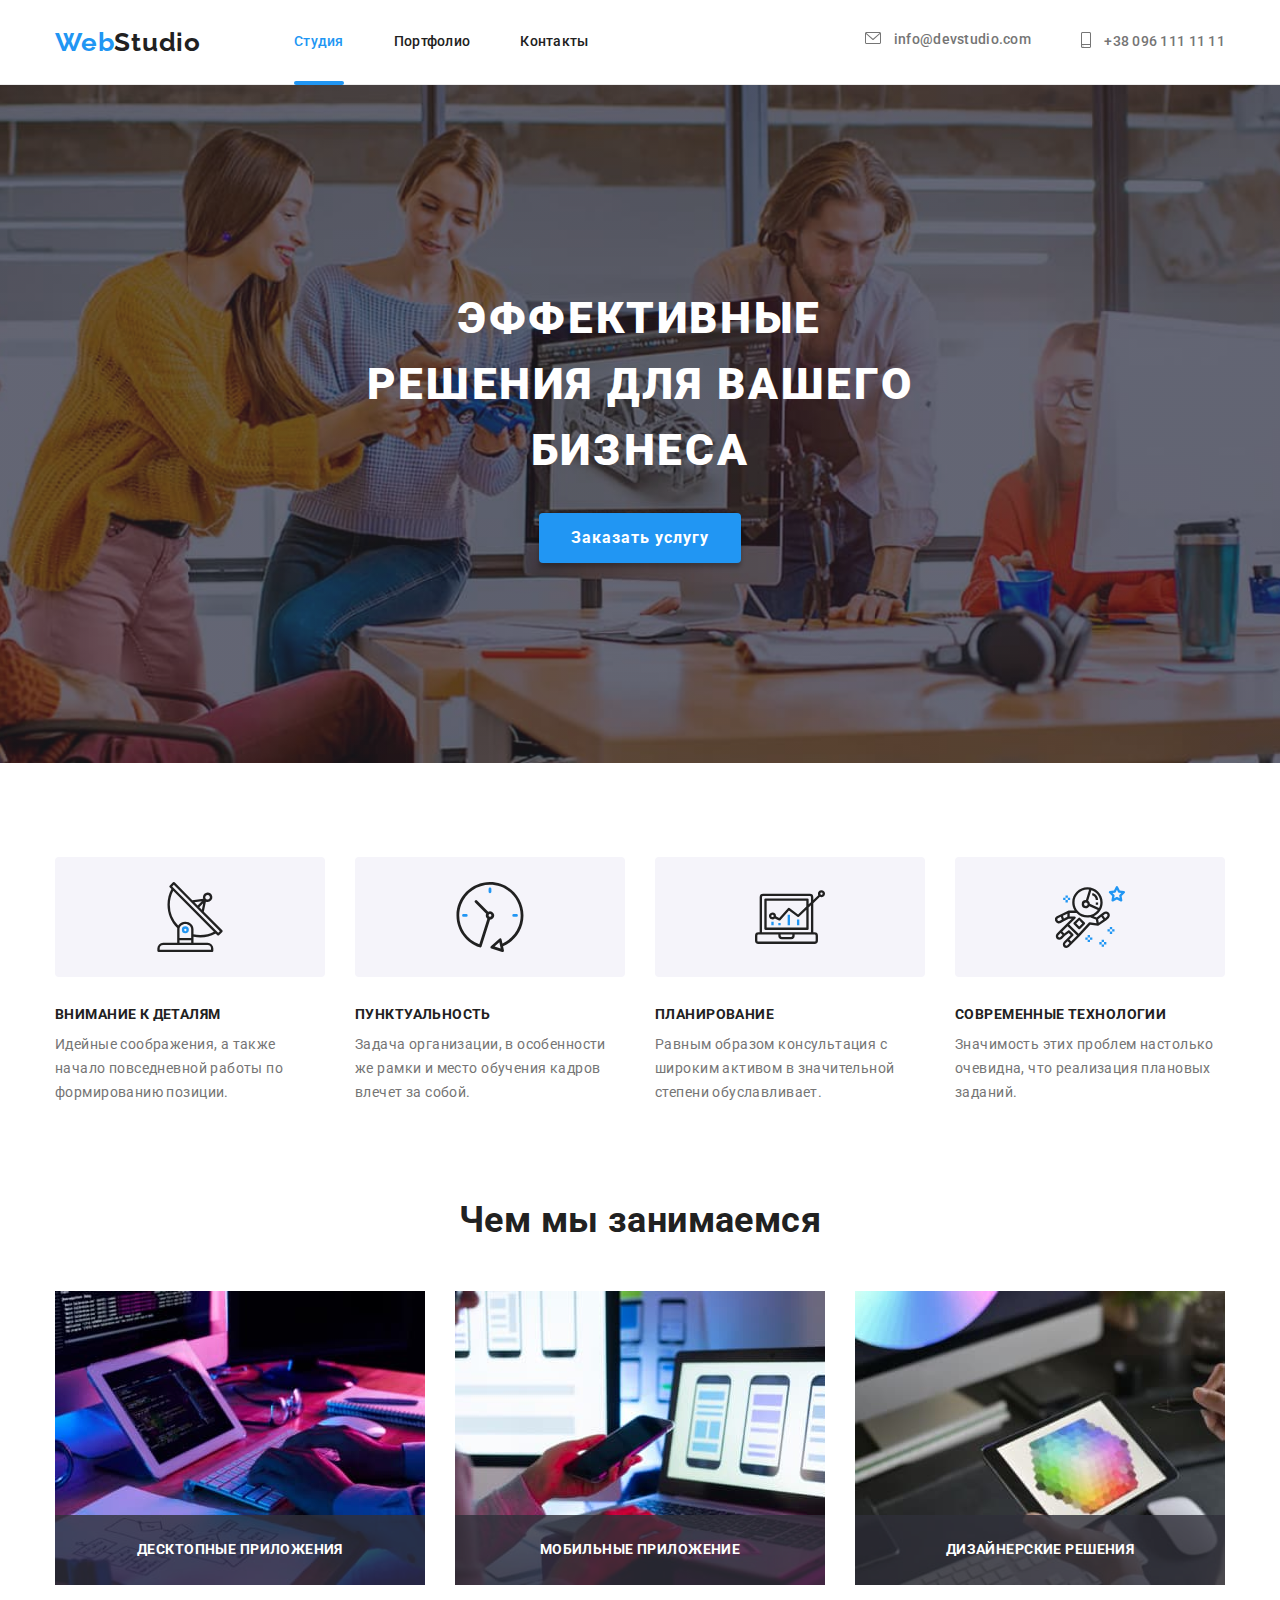
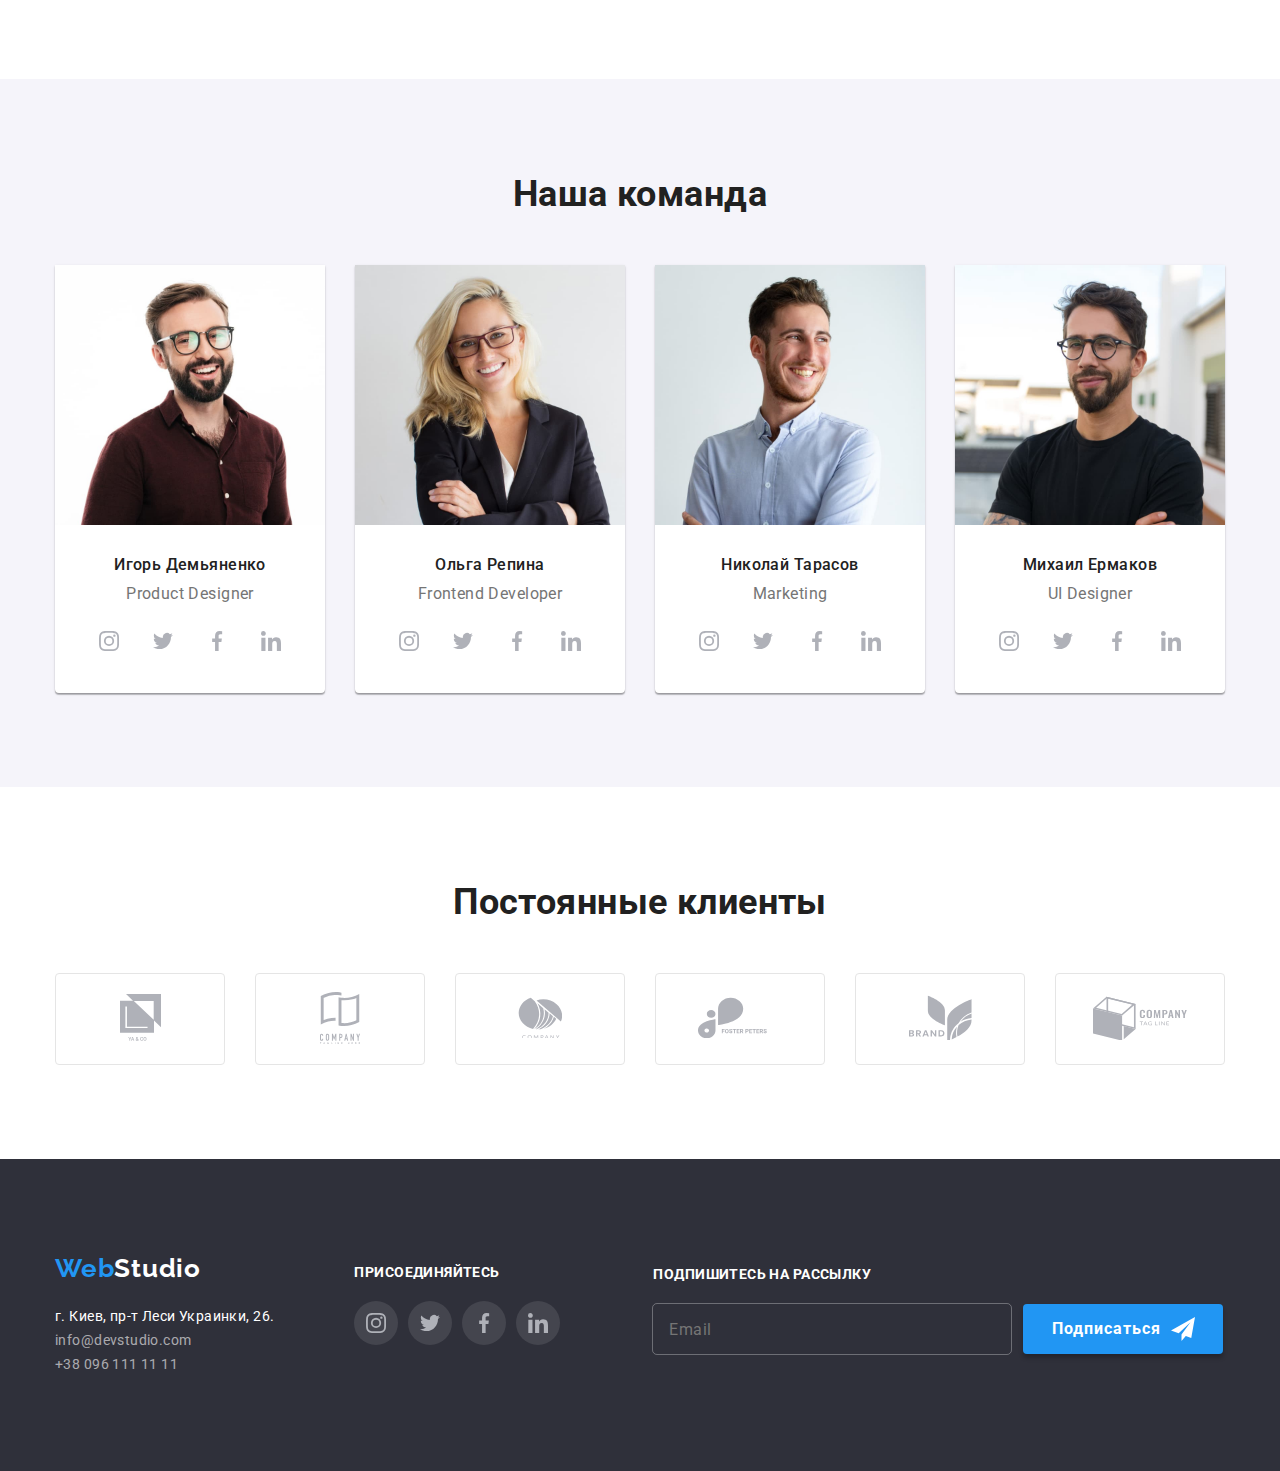
==== index.html @ f9048c4e "Initial commit" ====
<!DOCTYPE html>
<html lang="ru">
  <head>
    <meta charset="UTF-8" />
    <meta http-equiv="X-UA-Compatible" content="IE=edge" />
    <meta name="viewport" content="width=device-width, initial-scale=1.0" />

    <title>Web Studio</title>
    <link href="https://fonts.googleapis.com" rel="preconnect" />
    <link href="https://fonts.gstatic.com" rel="preconnect" crossorigin />
    <link
      href="https://fonts.googleapis.com/css2?family=Raleway:wght@700&family=Roboto:wght@400;500;700;900&display=swap"
      rel="stylesheet"
    />
    <link
      rel="stylesheet"
      href="https://cdnjs.cloudflare.com/ajax/libs/modern-normalize/0.6.0/modern-normalize.min.css"
    />
    <link rel="stylesheet" href="./css/styles.css" />
  </head>
  <body>
    <!-- Шапка -->
    <header class="header">
      <nav class="main-nav container">
        <a href="./index.html" class="logo"
          ><span class="logo-web">Web</span>Studio</a
        >

        <ul class="site-nav list">
          <li class="item">
            <a href="" class="link current nav-link">Студия</a>
          </li>
          <li class="item">
            <a href="./portfolio.html" class="link nav-link">Портфолио</a>
          </li>
          <li class="item"><a href="" class="link nav-link">Контакты</a></li>
        </ul>

        <ul class="contact-header list">
          <li class="item">
            <a href="mailto:info@devstudio.com" class="link">
              <span class="icon-header">
                <svg class="icon-mail" width="16px" height="12px">
                  <use href="./images/sprite.svg#icon-mail"></use>
                </svg>
              </span>
              info@devstudio.com</a
            >
          </li>
          <li class="item">
            <a href="tel:+380961111111" class="link">
              <span class="icon-header">
                <svg class="icon-mail" width="10px" height="16px">
                  <use href="./images/sprite.svg#icon-smartphone"></use>
                </svg>
              </span>
              +38 096 111 11 11</a
            >
          </li>
        </ul>
      </nav>
    </header>

    <main>
      <!-- Герой -->
      <section class="section-hero">
        <div class="container">
          <h1 class="hero-title">Эффективные решения для вашего бизнеса</h1>
          <button data-modal-open type="button" class="button primary">
            Заказать услугу
          </button>
        </div>
      </section>

      <!-- Преимущества -->
      <section class="section">
        <div class="container">
          <h2 class="section-title visually-hidden">Преимущества</h2>

          <ul class="advantages-list list">
            <li class="list-item">
              <div class="advantages-box">
                <svg class="icon-advantages" width="70px" height="70px">
                  <use href="./images/sprite.svg#icon-antenna"></use>
                </svg>
              </div>
              <h3 class="title">Внимание к деталям</h3>
              <p class="text">
                Идейные соображения, а также начало повседневной работы по
                формированию позиции.
              </p>
            </li>
            <li class="list-item">
              <div class="advantages-box">
                <svg class="icon-advantages" width="70px" height="70px">
                  <use href="./images/sprite.svg#icon-clock"></use>
                </svg>
              </div>
              <h3 class="title">Пунктуальность</h3>
              <p class="text">
                Задача организации, в особенности же рамки и место обучения
                кадров влечет за собой.
              </p>
            </li>
            <li class="list-item">
              <div class="advantages-box">
                <svg class="icon-advantages" width="70px" height="70px">
                  <use href="./images/sprite.svg#icon-diagram"></use>
                </svg>
              </div>
              <h3 class="title">Планирование</h3>
              <p class="text">
                Равным образом консультация с широким активом в значительной
                степени обуславливает.
              </p>
            </li>
            <li class="list-item">
              <div class="advantages-box">
                <svg class="icon-advantages" width="70px" height="70px">
                  <use href="./images/sprite.svg#icon-astronaut"></use>
                </svg>
              </div>
              <h3 class="title">Современные технологии</h3>
              <p class="text">
                Значимость этих проблем настолько очевидна, что реализация
                плановых заданий.
              </p>
            </li>
          </ul>
        </div>
      </section>

      <!-- Рабочий процесс -->
      <section class="section-work section">
        <div class="container">
          <h2 class="section-title">Чем мы занимаемся</h2>
          <ul class="work-list list">
            <li class="work-item">
              <img
                src="./images/main-site/work/laptop.jpg"
                alt="Человек набирает код"
                width="370"
                height="294"
              />
              <h3 class="work-desс">Десктопные приложения</h3>
            </li>
            <li class="work-item">
              <img
                src="./images/main-site/work/phone.jpg"
                alt="Телефон на фоне ноутбука"
                width="370"
                height="294"
              />
              <h3 class="work-desс">Мобильные приложение</h3>
            </li>
            <li class="work-item">
              <img
                src="./images/main-site/work/сolor_palette.jpg"
                alt="Цифровая палитра красок"
                width="370"
                height="294"
              />
              <h3 class="work-desс">Дизайнерские решения</h3>
            </li>
          </ul>
        </div>
      </section>

      <!-- Команда -->
      <section class="section team">
        <div class="container">
          <h2 class="section-title team">Наша команда</h2>

          <ul class="team-list list">
            <li class="item">
              <img
                src="./images/main-site/team/Igor.jpg"
                alt="Игорь Демьяненко Product Designer"
                width="270"
                height="260"
              />
              <h3 class="title">Игорь Демьяненко</h3>
              <p class="text">Product Designer</p>
              <ul class="socials list">
                <li class="socials-item">
                  <a class="socials-link" href="">
                    <svg class="socials-icon" width="20" height="20">
                      <use href="./images/sprite.svg#icon-instagrambody"></use>
                    </svg>
                  </a>
                </li>
                <li class="socials-item">
                  <a class="socials-link" href="">
                    <svg class="socials-icon" width="20" height="20">
                      <use href="./images/sprite.svg#icon-twitterbody"></use>
                    </svg>
                  </a>
                </li>
                <li class="socials-item">
                  <a class="socials-link" href="">
                    <svg class="socials-icon" width="20" height="20">
                      <use href="./images/sprite.svg#icon-facebookbody"></use>
                    </svg>
                  </a>
                </li>
                <li class="socials-item">
                  <a class="socials-link" href="">
                    <svg class="socials-icon" width="20" height="20">
                      <use href="./images/sprite.svg#icon-linkedinbody"></use>
                    </svg>
                  </a>
                </li>
              </ul>
            </li>

            <li class="item">
              <img
                src="./images/main-site/team/Olga.jpg"
                alt="Ольга Репина Frontend Developer"
                width="270"
                height="260"
              />
              <h3 class="title">Ольга Репина</h3>
              <p class="text">Frontend Developer</p>
              <ul class="socials list">
                <li class="socials-item">
                  <a class="socials-link" href="">
                    <svg class="socials-icon" width="20" height="20">
                      <use href="./images/sprite.svg#icon-instagrambody"></use>
                    </svg>
                  </a>
                </li>
                <li class="socials-item">
                  <a class="socials-link" href="">
                    <svg class="socials-icon" width="20" height="20">
                      <use href="./images/sprite.svg#icon-twitterbody"></use>
                    </svg>
                  </a>
                </li>
                <li class="socials-item">
                  <a class="socials-link" href="">
                    <svg class="socials-icon" width="20" height="20">
                      <use href="./images/sprite.svg#icon-facebookbody"></use>
                    </svg>
                  </a>
                </li>
                <li class="socials-item">
                  <a class="socials-link" href="">
                    <svg class="socials-icon" width="20" height="20">
                      <use href="./images/sprite.svg#icon-linkedinbody"></use>
                    </svg>
                  </a>
                </li>
              </ul>
            </li>

            <li class="item">
              <img
                src="./images/main-site/team/Nikolay.jpg"
                alt="Николай Тарасов Marketing"
                width="270"
                height="260"
              />
              <h3 class="title">Николай Тарасов</h3>
              <p class="text">Marketing</p>
              <ul class="socials list">
                <li class="socials-item">
                  <a class="socials-link" href="">
                    <svg class="socials-icon" width="20" height="20">
                      <use href="./images/sprite.svg#icon-instagrambody"></use>
                    </svg>
                  </a>
                </li>
                <li class="socials-item">
                  <a class="socials-link" href="">
                    <svg class="socials-icon" width="20" height="20">
                      <use href="./images/sprite.svg#icon-twitterbody"></use>
                    </svg>
                  </a>
                </li>
                <li class="socials-item">
                  <a class="socials-link" href="">
                    <svg class="socials-icon" width="20" height="20">
                      <use href="./images/sprite.svg#icon-facebookbody"></use>
                    </svg>
                  </a>
                </li>
                <li class="socials-item">
                  <a class="socials-link" href="">
                    <svg class="socials-icon" width="20" height="20">
                      <use href="./images/sprite.svg#icon-linkedinbody"></use>
                    </svg>
                  </a>
                </li>
              </ul>
            </li>

            <li class="item">
              <img
                src="./images/main-site/team/Mihail.jpg"
                alt="Михаил Ермаков UI Designer"
                width="270"
                height="260"
              />
              <h3 class="title">Михаил Ермаков</h3>
              <p class="text">UI Designer</p>
              <ul class="socials list">
                <li class="socials-item">
                  <a class="socials-link" href="">
                    <svg class="socials-icon" width="20" height="20">
                      <use href="./images/sprite.svg#icon-instagrambody"></use>
                    </svg>
                  </a>
                </li>
                <li class="socials-item">
                  <a class="socials-link" href="">
                    <svg class="socials-icon" width="20" height="20">
                      <use href="./images/sprite.svg#icon-twitterbody"></use>
                    </svg>
                  </a>
                </li>
                <li class="socials-item">
                  <a class="socials-link" href="">
                    <svg class="socials-icon" width="20" height="20">
                      <use href="./images/sprite.svg#icon-facebookbody"></use>
                    </svg>
                  </a>
                </li>
                <li class="socials-item">
                  <a class="socials-link" href="">
                    <svg class="socials-icon" width="20" height="20">
                      <use href="./images/sprite.svg#icon-linkedinbody"></use>
                    </svg>
                  </a>
                </li>
              </ul>
            </li>
          </ul>
        </div>
      </section>

      <!-- Regular customers -->

      <section class="section">
        <div class="container">
          <h2 class="section-title clients">Постоянные клиенты</h2>
          <ul class="clients-list list">
            <li class="client-item">
              <a class="client-link">
                <svg class="client-icon" width="41px" height="47px">
                  <use href="./images/sprite.svg#icon-clientone"></use></svg
              ></a>
            </li>
            <li class="client-item">
              <a class="client-link">
                <svg class="client-icon" width="40px" height="52px">
                  <use href="./images/sprite.svg#icon-clienttwo"></use>
                </svg>
              </a>
            </li>
            <li class="client-item">
              <a class="client-link"
                ><svg class="client-icon" width="44px" height="41px">
                  <use href="./images/sprite.svg#icon-clientthree"></use></svg
              ></a>
            </li>
            <li class="client-item">
              <a class="client-link"
                ><svg class="client-icon" width="84px" height="41px">
                  <use href="./images/sprite.svg#icon-clientfour"></use></svg
              ></a>
            </li>
            <li class="client-item">
              <a class="client-link"
                ><svg class="client-icon" width="63px" height="45px">
                  <use href="./images/sprite.svg#icon-clientfive"></use></svg
              ></a>
            </li>
            <li class="client-item">
              <a class="client-link"
                ><svg class="client-icon" width="94px" height="44px">
                  <use href="./images/sprite.svg#icon-clientsix"></use></svg
              ></a>
            </li>
          </ul>
        </div>
      </section>
    </main>

    <!-- Футер -->
    <footer class="footer section">
      <div class="footer container">
        <div class="footer-adress">
          <a href="./index.html" class="footer logo"
            ><span class="logo-web">Web</span
            ><span class="logo-studio">Studio</span></a
          >
          <!-- Адресс -->
          <address>
            <ul class="adress list">
              <li>
                <a
                  href="https://goo.gl/maps/piqngm7oDQpEDh6u6"
                  class="footer-adress"
                  target="_blank"
                  rel="noopener nofollow noreferrer"
                  >г. Киев, пр-т Леси Украинки, 26.</a
                >
              </li>
              <li>
                <a href="mailto:info@devstudio.com" class="footer-mail"
                  >info@devstudio.com</a
                >
              </li>
              <li>
                <a href="tel:+380961111111" class="footer-tel"
                  >+38 096 111 11 11</a
                >
              </li>
            </ul>
          </address>
        </div>

        <!-- social  -->
        <div class="footer-social">
          <h2 class="footer-tittle">присоединяйтесь</h2>
          <ul class="socials list">
            <li class="socials-item">
              <a class="socials-link" href="">
                <svg class="socials-icon" width="20" height="20">
                  <use href="./images/sprite.svg#icon-instagrambody"></use>
                </svg>
              </a>
            </li>
            <li class="socials-item">
              <a class="socials-link" href="">
                <svg class="socials-icon" width="20" height="20">
                  <use href="./images/sprite.svg#icon-twitterbody"></use>
                </svg>
              </a>
            </li>
            <li class="socials-item">
              <a class="socials-link" href="">
                <svg class="socials-icon" width="20" height="20">
                  <use href="./images/sprite.svg#icon-facebookbody"></use>
                </svg>
              </a>
            </li>
            <li class="socials-item">
              <a class="socials-link" href="">
                <svg class="socials-icon" width="20" height="20">
                  <use href="./images/sprite.svg#icon-linkedinbody"></use>
                </svg>
              </a>
            </li>
          </ul>
        </div>

        <!-- subscription -->
        <form class="subscription">
          <h2 class="subscription-title">Подпишитесь на рассылку</h2>
          <div class="subscription-mail">
            <input
              type="email"
              class="subscription-mail-input"
              name="mail"
              id="subscription-mail"
              placeholder="Email"
            />
            <button type="submit" class="subscription-button button primary">
              Подписаться
              <span class="subscription-icon">
                <svg width="24" height="24">
                  <use href="./images/sprite.svg#icon-send"></use>
                </svg>
              </span>
            </button>
          </div>
        </form>
      </div>
    </footer>

    <!-- Modal -->
    <div class="backdrop is-hidden" data-modal>
      <div class="modal">
        <button class="modal-button" data-modal-close>
          <svg class="close-icon" width="18" height="18">
            <use href="./images/sprite.svg#icon-close-black"></use>
          </svg>
        </button>
        <h2 class="title-form">Оставьте свои данные, мы вам перезвоним</h2>
        <form class="form js-speaker-form">
          <div class="form-field">
            <label for="name">Имя</label>
            <input
              type="text"
              class="form-input"
              name="name"
              id="name"
              autofocus
            />
            <span class="modal-icon">
              <svg width="18" height="18">
                <use href="./images/sprite.svg#icon-person-black"></use>
              </svg>
            </span>
          </div>

          <div class="form-field">
            <label for="tel">Телефон</label>
            <input type="tel" class="form-input" name="tel" id="tel" />

            <svg class="modal-icon" width="18" height="18">
              <use href="./images/sprite.svg#icon-phone-black"></use>
            </svg>
          </div>

          <div class="form-field">
            <label for="mail">Почта</label>
            <input
              type="email"
              class="form-input"
              name="mail-input"
              id="mail"
            />
            <svg class="modal-icon" width="18" height="18">
              <use href="./images/sprite.svg#icon-email-black"></use>
            </svg>
          </div>

          <div class="form-field">
            <label for="comment">Коментарий</label>
            <textarea
              class="comment"
              name="comment"
              id="comment"
              rows="10"
              placeholder="Введите текст"
            ></textarea>
          </div>

          <label class="checkbox-label">
            <input class="checkbox" type="checkbox" name="policy" />
            <span class="icon"></span>
            <span class="checkbox-text">Соглашаюсь с рассылкой и принимаю</span>
            <span class="checkbox-link"
              ><a class="checkbox-link" href="">Условия договора</a>
            </span>
          </label>

          <button type="submit" class="button primary">Отправить</button>
        </form>
      </div>
    </div>
    <script src="./js/modal.js"></script>
  </body>
</html>
---- css/styles.css ----
html {
    box-sizing: border-box;
}

*,
*::after,
*::before {
    box-sizing: inherit;
}

/* цвет основного текста #212121 */
/* вторичный цвет #757575 */
/*белый #FFFFFF  */
/* акцент #2196F3; */
/* подвал rgba(255, 255, 255, 0.6) */
/* вторичный цвет фона #2F303A; */
/* фон неактивной кнопки #F5F4FA*/
/* цвет рамки карточек #EEEEEE*/
/* цвет нижней рамки хедера #ECECEC */
/* цвет иконок #AFB1B8 */
/* цвет рамки клиентов #E5E5E5 */
/* цвет фона модального окнна rgba(0, 0, 0, 0.25)*/

:root {
    --primary-text-color: #212121;
    --secondary-text-color: #757575;
    --accent-color: #2196F3;
    --primary-white-color: #FFFFFF;
    --footer-color: rgba(255, 255, 255, 0.6);
    --secondary-bg-color: #2F303A;
    --button-bg-color: #F5F4FA;
    --border-card-color: #EEEEEE;
    --border-header-color: #ECECEC;
    --icon-color: #AFB1B8;
    --borger-client-color: #E5E5E5;
    --bg-modal-color: rgba(0, 0, 0, 0.25)
}

body {
    background-color: var(--primary-white-color);
    color: var(--primary-text-color);

    font-family: "Roboto", sans-serif; 
    font-size: 14px;
    letter-spacing: 0.03em;
}

/* Утиилиты */
.container {
    margin-left: auto;
    margin-right: auto;
    width: 1200px;
    padding-left: 15px;
    padding-right: 15px;
    /* outline: 2px solid tomato; */
}

.list {
    padding: 0;
    margin: 0;
    list-style: none;
}

.link {
    text-decoration: none;
    color: inherit;
}

img {
    display: block;
    max-width: 100%;
    height: auto;
}

/* main-nav */
.main-nav{
    display: flex;
    align-items: center;
}

/* Logo */
.logo {

    color: var(--primary-text-color);
    font-family: Raleway, cursive;
    font-weight: 700;
    font-size: 26px;
    line-height: 1.19;
    letter-spacing: 0.03em;

    text-decoration: none;
}

.logo-web {
    color: var(--accent-color);
}

/* site nav */
.site-nav {
    display: flex;
    margin-left: 93px;
}

.site-nav .item:not(:last-child) {
    margin-right: 50px;
}

.site-nav .link:hover,
.site-nav .link:focus {
    color: var(--accent-color);

    transition: color 250ms cubic-bezier(0.4, 0, 0.2, 1);
}

.site-nav .link {
    display: block;
    padding-top: 32px;
    padding-bottom: 32px;

    position: relative;

    color: var(--primary-text-color);
    font-weight: 500;
    line-height: 1.14;
    letter-spacing: 0.02em;
}

.site-nav .link.current {
    color: var(--accent-color);
}

.site-nav .link.current::after {
    content: '';

    position: absolute;
    left: 0;
    bottom: -2.6px;

    display: block;
    width: 100%;
    height: 4px;
    background-color: var(--accent-color);

    opacity: 1;
    transform: scaleX(1);
    border-radius: 2px;
}

.nav-link::after {
    content: '';

    position: absolute;
    left: 0;
    bottom: -2.6px;

    display: block;
    width: 100%;
    height: 4px;
    background-color: var(--accent-color);

    opacity: 0;
    transform: scaleX(0);
    transform-origin: center left;
    transition: transform 250ms cubic-bezier(0.4, 0, 0.2, 1),
        opacity 250ms cubic-bezier(0.4, 0, 0.2, 1); 
    border-radius: 2px;
}


.nav-link:hover::after {
    opacity: 1;
    width: 100%;
    transform: scaleX(1);

}

.contact-header .link:hover,
.contact-header .link:focus {
    color: var(--accent-color);

    transition: color 250ms cubic-bezier(0.4, 0, 0.2, 1);
}

.contact-header {
    display: flex;
    margin-left: auto;
}

.contact-header .item:not(:last-child) {
    margin-right: 50px;
}

.contact-header .link {

    display: block;
    padding-top: 32px;
    padding-bottom: 32px;

    color: var(--secondary-text-color);
    font-weight: 500;
    line-height: 1.14;
    letter-spacing: 0.02em;
}

.icon-header{
    margin-right: 10px;
    fill: inherit;
    vertical-align: middle;
    fill: currentColor;
}

.header {
    border-bottom-width: 1px;
    border-bottom-style: solid;
    border-bottom-color: #ECECEC;
}

/* hero */
.section-hero {

    max-width: 1600px;
    min-height: 600px;
    margin-right: auto;
    margin-left: auto;

    background-image: linear-gradient(
        to right,
        rgba(47, 48, 58, 0.4),
        rgba(47, 48, 58, 0.4)
        ),
    url("../images/main-site/heager_img.jpg");
    background-repeat: no-repeat;
    background-size: cover;
    background-position: center;

    padding-top: 200px;
    padding-bottom: 200px;

    background-color: var(--secondary-bg-color);
    text-align: center;
}

.section {
    padding-top: 94px;
    padding-bottom: 94px;
}

/* .section +.section{
    padding-top: 0px;
} */

.section-title {
    margin-top: 0;
    margin-bottom: 50px;

    font-size: 36px;
    line-height: 1.17;
    text-align: center;
}

.hero-title {
    margin-top: 0;
    margin-bottom: 30px;
    margin-right: 283px;
    margin-left: 283px;

    color: var(--primary-white-color);
    text-transform: uppercase;

    font-weight: 900;
    font-size: 44px;
    line-height: 1.5;
    /* text-align: center; */
    letter-spacing: 0.06em;
}

/* Button */
.button.primary {
    display: block;
    padding: 10px 32px;
    margin: 0 auto;
    min-width: 200px;

    color: var(--primary-white-color);
    background-color: var(--accent-color);
    box-shadow: 0px 4px 4px rgba(0, 0, 0, 0.25);

    font-weight: 700;
    font-size: 16px;
    line-height: 1.88;
    letter-spacing: 0.06em;
}

.button {
    border-radius: 4px;
    padding: 6px 22px;
    min-width: 73px;
    border: none;


    color: var(--primary-text-color);
    background-color: var(--button-bg-color);

    cursor: pointer;
    font-family: inherit;

    font-size: 16px;
    line-height: 1.63;
    
    text-align: center;
    letter-spacing: 0.03em;
}

/* Advantages */
.section-work{
    padding-top: 0px;
}

.visually-hidden {
    position: absolute;
    width: 1px;
    height: 1px;
    margin: -1px;
    border: 0;
    padding: 0;
    white-space: nowrap;
    clip-path: inset(100%);
    clip: rect(0 0 0 0);
    overflow: hidden;

}

.advantages-list {
    display: flex;
    flex-wrap: wrap;
}

.advantages-list .list-item {
    width: 270px;
}

.advantages-box {
    display: flex;
    justify-content: center;
    align-items: center;
    height: 120px;
    width: 270px;
    border-radius: 4px;
    margin-bottom: 30px;

    background-color: var(--button-bg-color);
}

.icon-advantages {
    margin: 0 auto;
}

.advantages-list .list-item:not(:last-child){
    margin-right: 30px;
}

.advantages-list .title{
    margin-top: 0;
    margin-bottom: 10px;

    text-transform: uppercase;

    font-size: 14px;
    line-height: 1.14;
}

.advantages-list .text{     
    margin-top: 0;
    margin-bottom: 0;

    color: var(--secondary-text-color);
    line-height: 1.71; 
}

.work-list {
    display: flex;
    flex-wrap: wrap;
    justify-content: space-between;
}

.work-item {
    position: relative;
}

.work-desс {
    font-weight: 700;
    font-size: 14px;
    line-height: 1.14;
    text-align: center;
    letter-spacing: 0.03em;
    text-transform: uppercase;
    position: absolute;
    bottom: 0;
    width: 100%;
    padding: 27px 0;
    margin: 0;
    color: var(--primary-white-color);
    background-color: rgba(47, 48, 58, 0.8);
    transition: transform 250ms cubic-bezier(0.4, 0, 0.2, 1);
}

/* Team */

.team-list {
    display: flex;
    flex-wrap: wrap;
}

.team-list .item:not(:last-child) {
    margin-right: 30px;
}

.team-list .item{

    border-bottom-right-radius: 4px;
    border-bottom-left-radius: 4px;

    box-shadow: 0px 1px 3px rgba(0, 0, 0, 0.12), 0px 1px 1px rgba(0, 0, 0, 0.14), 0px 2px 1px rgba(0, 0, 0, 0.2);

    background-color: var(--primary-white-color);
}

.section.team{  
    padding-top: 94px;
    
    background-color: var(--button-bg-color);
}

.team-list .title {

    margin-top: 0;
    margin-bottom: 0;
    padding-top: 30px;
    padding-bottom: 10px;

    font-weight: 500;
    font-size: 16px;
    line-height: 1.19;
    text-align: center;
}

.team-list .text{

    margin-top: 0;
    margin-bottom: 0px;
    padding-bottom: 16px;
  
    color: var(--secondary-text-color);

    font-size: 16px;
    line-height: 1.19;  
    text-align: center;

}

.socials {
    display: flex;
    align-items: center;
    justify-content: center;

    padding-bottom: 30px;
}

.socials-item:not(:last-child) {
  margin-right: 10px;
}

.socials-link {
    display: flex;
    justify-content: center;
    align-items: center;
    width: 100%;
    height: 100%;

    color: var(--icon-color);
    border-radius: 50%;
}

.socials-link:hover,
.socials-link:focus {
    color: var(--primary-white-color);
    background-color: var(--accent-color);

    transition: color 250ms cubic-bezier(0.4, 0, 0.2, 1);
}

.socials-icon {
    fill: currentColor;
}

/* Постоянные клиенты */
.clients-list {
    display: flex;
}

.client-item {
    display: flex;
    justify-content: center;
    align-items: center;
    
    width: 170px;
    height: 92px;
    border: 1px solid var(--borger-client-color);
    border-radius: 4px;
    margin-right: 30px;
}

.client-item:hover,
.client-item:focus{
    border-color: var(--accent-color);
    border-radius: 4px;

    transition: border-top-color 250ms cubic-bezier(0.4, 0, 0.2, 1),
        border-right-color 250ms cubic-bezier(0.4, 0, 0.2, 1),
        border-bottom-color 250ms cubic-bezier(0.4, 0, 0.2, 1);
}


.client-icon {
    fill: var(--icon-color);
}

.client-item:hover .client-icon,
.client-item:focus .client-icon{
    fill: var(--accent-color);

    transition: fill 250ms cubic-bezier(0.4, 0, 0.2, 1);
}

.client-item:last-child {
    margin: 0;
}

.item-icon {
    fill: var(--icon-color);
}

.item-icon:hover,
.item-icon:focus {
    fill: var(--accent-color);
    transition: fill 250ms cubic-bezier(0.4, 0, 0.2, 1);
}

/* Футер */
.footer {
    background-color: var(--secondary-bg-color);
}

.logo-studio {
    color: var(--primary-white-color);
}

.adress.list {
    margin-top: 20px;
}

.footer-adress{
    display: inline-block;
    margin-right: 40px;

    text-decoration: none;
    font-style: normal;

    color: var(--primary-white-color);
    
    font-weight: 400;
    line-height: 1.71;
    letter-spacing: 0.03em;
}

.footer-mail,
.footer-tel{
    text-decoration: none;
    font-style: normal;

    color: var(--footer-color);

    font-weight: 400;
    line-height: 1.71;    
    letter-spacing: 0.03em;
}

.footer-mail:hover,
.footer-mail:focus,
.footer-tel:hover,
.footer-tel:focus{
    color: var(--accent-color);

    transition: color 250ms cubic-bezier(0.4, 0, 0.2, 1);
}

.footer.container {
    display: flex;
}

.footer-social {
    display: inline-block;
}

.footer-tittle {

    font-weight: 700;
    font-size: 14px;
    line-height: 1.14;
    letter-spacing: 0.03em;
    margin-bottom: 20px;

    color: var(--primary-white-color);
    text-transform: uppercase;
}

.socials-item {
    position: relative;
    width: 44px;
    height: 44px;
    border-radius: 50%;
    fill: var(--primary-white-color);
    background-color: rgba(255, 255, 255, .1);
}

/* subscription */

.subscription {
    margin-left: 93px;
}

.subscription-title {
    font-weight: 700;
    font-size: 14px;
    line-height: 1.4;
    letter-spacing: 0.03em;
    text-transform: uppercase;
    margin-bottom: 20px;

    color: var(--primary-white-color);
}

.subscription-mail {
    display: flex;    
}

.subscription-mail-input {
    
    width: 358px;
    height: 50px;
    
    padding: 15px 16px;
    margin-right: 12px;
    
    border: none;
    background-color: transparent;
    outline: 1px solid rgba(255, 255, 255, 0.3);
    border-radius: 4px;

    font-weight: 400;
    font-size: 16px;
    line-height: 1.25;
    letter-spacing: 0.03em;
    color: rgba(255, 255, 255, 0.6);
}

.subscription-mail .subscription-button {
    display: flex;
    text-align: center;
    align-items: center;
    padding: 0px;
    padding-left: 29px;
}

.subscription-button-title {
    margin-right: 10px;
}

.subscription-icon {
    display: flex;
    text-align: center;
    align-items: center;
    margin-left: 10px;
}

/* Portfolio */

.portfolio-filter {
    display: flex;
    justify-content: center;
    margin-bottom: 50px;
}

.portfolio-filter .item:not(:last-child) {
    margin-right: 8px;
}

.site-nav .link:hover,
.site-nav .link:focus {
    color: var(--accent-color);

    transition: color 250ms cubic-bezier(0.4, 0, 0.2, 1);
}

.primary-filter {
    color: var(--primary-white-color);
    background-color: var(--accent-color);

    font-size: 16px;
    line-height: 1.63;

    text-align: center;
    letter-spacing: 0.03em;
}

.portfolio-filter .button:hover,
.portfolio-filter .button:focus {
    color: var(--primary-white-color);
    background-color: var(--accent-color);

    box-shadow: 0px 3px 1px rgba(0, 0, 0, 0.1), 0px 1px 2px rgba(0, 0, 0, 0.08), 0px 2px 2px rgba(0, 0, 0, 0.12);

    transition: color 250ms cubic-bezier(0.4, 0, 0.2, 1),
    box-shadow 250ms cubic-bezier(0.4, 0, 0.2, 1),
    background-color 250ms cubic-bezier(0.4, 0, 0.2, 1);
}

.portfolio-list {
    display: flex;
    flex-wrap: wrap;
}

.portfolio-list .item:hover,
.portfolio-list .item:focus{
    box-shadow: 0px 1px 1px rgba(0, 0, 0, 0.12), 0px 4px 4px rgba(0, 0, 0, 0.06), 1px 4px 6px rgba(0, 0, 0, 0.16);

    transition: box-shadow 250ms cubic-bezier(0.4, 0, 0.2, 1);
}

.portfolio-list .item {
    /* width: 370px; */
    width: calc((100% - 60px) / 3);
    margin-right: 30px;
}

.portfolio-list .item .description {
    position: relative;

    border-right-width: 1px;
    border-right-style: solid;
    border-right-color: var(--border-card-color);
    
    border-bottom-width: 1px;
    border-bottom-style: solid;
    border-bottom-color: var(--border-card-color);
    
    border-left-width: 1px;
    border-left-style: solid;
    border-left-color: var(--border-card-color);

    padding-left: 24px;
}

.portfolio-list .item:nth-child(3n) {
    margin-right: 0;
}

.portfolio-list .item:not(:nth-last-child(-n + 3)) {
    margin-bottom: 30px;
}

.portfolio-list .title {
    margin-top: 0;
    margin-bottom: 4px;

    padding-top: 24px;

    color: var(--primary-text-color);

    font-size: 18px;
    line-height: 2;
    letter-spacing: 0.06em;
}

.portfolio-list .text{
    margin-top: 0;
    margin-bottom: 20px;


    color: var(--secondary-text-color);
    
    font-weight: 400;
    font-size: 16px;
    line-height: 1.88;
    letter-spacing: 0.03em;
}

.portfolio-link {
    position: relative;
}

.portfolio-img {
    position: relative;
    overflow: hidden;  
    height: 294px; 
}

.project-description {
    display: flex;
    justify-content: center;
    align-items: center;
    position: absolute;
    top: 0;
    width: 100%;
    height: 100%;
    overflow: hidden;
    transform: translateY(103%);
    background-color: var(--accent-color);
    opacity: 0.9;

    transition: transform 0.25s cubic-bezier(0.4, 0, 0.2, 1), width 0.25s cubic-bezier(0.4, 0, 0.2, 1);
}

.item:hover .project-description,
.item:focus .project-description {
    transform: translateY(0);
}
.project-text {
    margin-left: 24px;
    font-size: 18px;
    line-height: 1.55;
    letter-spacing: 0.03em;
    color: var(--primary-white-color);
}

/* Modal */
.backdrop {
    position: fixed;
    top: 0;
    left: 0;
    width: 100%;
    height: 100%;
    background-color: var(--bg-modal-color);

    opacity: 1;
    transition: opacity 250ms cubic-bezier(0.4, 0, 0.2, 1);
}

.backdrop.is-hidden {
    opacity: 0;
    pointer-events: none;
}

.backdrop.is-hidden .modal {
    transform: translate(-50%, -50%) scale(1.1);
}

.modal {
    position: absolute;
    top: 50%;
    left: 50%;
    
    height: 581px;
    width: 528px;
    padding: 0px;
    border-radius: 4px;
    background-color: var(--primary-white-color);

    transform: translate(-50%, -50%) scale(1);
}

.modal-button {
    position: absolute;
    right: 8px;
    top: 8px;
    display: flex;
    flex-direction: column;
    justify-content: center;
    align-items: center;
    cursor: pointer;
    width: 30px;
    height: 30px;
    border-radius: 50%;
    background: var(--primary-white-color);
    border: 1px solid rgba(0, 0, 0, 0.1); 
}

.modal-button:hover,
.modal-button:focus {
    fill: var(--accent-color);

    transition: fill 250ms cubic-bezier(0.4, 0, 0.2, 1);
}

.title-form {
    font-weight: 700;
    font-size: 20px;
    line-height: 1.15;
    text-align: center;
    letter-spacing: 0.03em;
    color: var(--primary-text-color);
    
    margin-top: 40px;
    margin-bottom: 12px

}

.form-field {
    position: relative;

    display: flex;
    flex-direction: column;
    margin-right: 40px;
    margin-left: 40px;
    margin-bottom: 10px;
}

.form-field label {
    letter-spacing: 0.01em;
    font-weight: 400;
    font-size: 12px;
    line-height: 1.17;
    color: var(--secondary-text-color);

    margin-bottom: 4px;
}

.form-input {
    width: 100%;
    margin: 0;
    padding: 10px 20px;
    padding-left: 40px;
    font: inherit;

    cursor: pointer;
}

.form-field input,
.form-field textarea {
    border: 1px solid rgba(33, 33, 33, 0.2);
    border-radius: 4px;
}

.form-field textarea:focus {
    border: 1px solid var(--accent-color);
    outline: transparent;
    transition: border 250ms cubic-bezier(0.4, 0, 0.2, 1);
}

.form-field textarea {
    resize: none;
    cursor: pointer;
    height: 120px;
    padding-top: 12px;
    padding-left: 16px;    
}

.form-field textarea::placeholder {
    font-weight: 400;
    font-size: 12px;
    line-height: 1.17;
    letter-spacing: 0.01em;
    
    color: rgba(117, 117, 117, 0.5);

    padding-top: 3px;
    padding-left: 2px;
}

.form-field.submit {
    display: inline;
    font-weight: 400;
    font-size: 14px;
    line-height: 2;
    letter-spacing: 0.03em;

    margin-bottom: 40px;
}

.button.primary:hover {
    
    color: var(--primary-white-color);
    background-color: #188CE8;
    filter: drop-shadow(0px 4px 4px rgba(0, 0, 0, 0.25));

    transition: color 250ms cubic-bezier(0.4, 0, 0.2, 1);
    transition: background-color 250ms cubic-bezier(0.4, 0, 0.2, 1);
    
}

.modal-icon {
    position: absolute;
    top: 50%;
    left: 12px;

    display: inline-block;
}

.form-input:focus {
    border: 1px solid var(--accent-color);
    outline: transparent;
    transition: border 250ms cubic-bezier(0.4, 0, 0.2, 1);
}

.form-input:focus ~.modal-icon {
    fill: var(--accent-color);

    transition: fill 250ms cubic-bezier(0.4, 0, 0.2, 1);
}

.checkbox {
    position: absolute;
    width: 1px;
    height: 1px;
    margin: -1px;
    border: 0;
    padding: 0;
    clip: rect(0 0 0 0);
    overflow: hidden;
}

.checkbox-label {
    display: flex;
    align-items: center;
    justify-content: center;

    margin-top: 20px;
    margin-bottom: 30px;
}

.icon {
    display: inline;
    width: 16px;
    height: 15px;
    margin-right: 7px;

    border: 2px solid var(--primary-text-color);
    border-radius: 4px;
}

.checkbox:checked + .icon {
    border-color: transparent;
    background-color: var(--accent-color);
    background-image: url('../images/full-check.svg');
    background-size: contain;
    background-origin: border-box;
}

.checkbox-text {
    font-style: normal;
    font-weight: 400;
    font-size: 14px;
    line-height: 1.7;
    letter-spacing: 0.03em;
    margin-right: 5px;
}

.checkbox-link {
    color: var(--accent-color);
    margin-bottom: 2px;
}

.checkbox-link {
    font-weight: 400;
    font-size: 14px;
    line-height: 1.7px;
    letter-spacing: 0.03em;
}
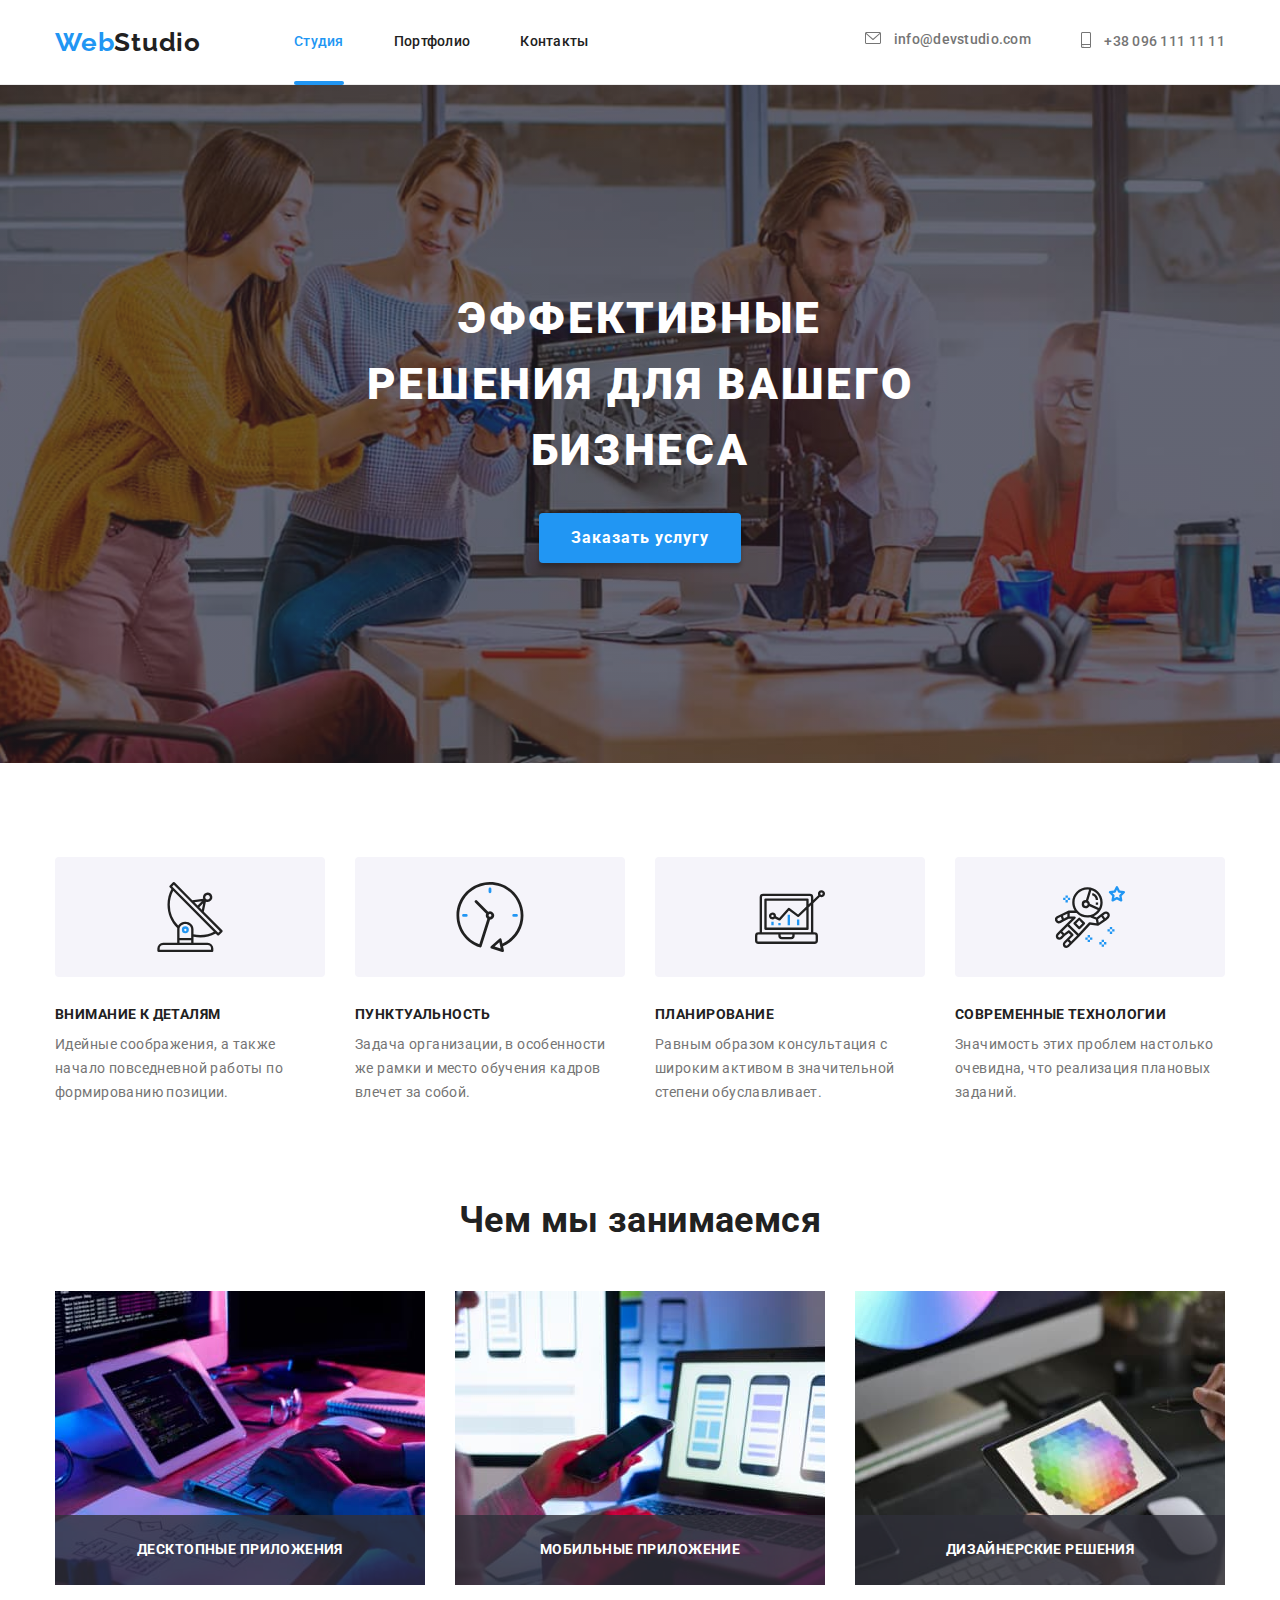
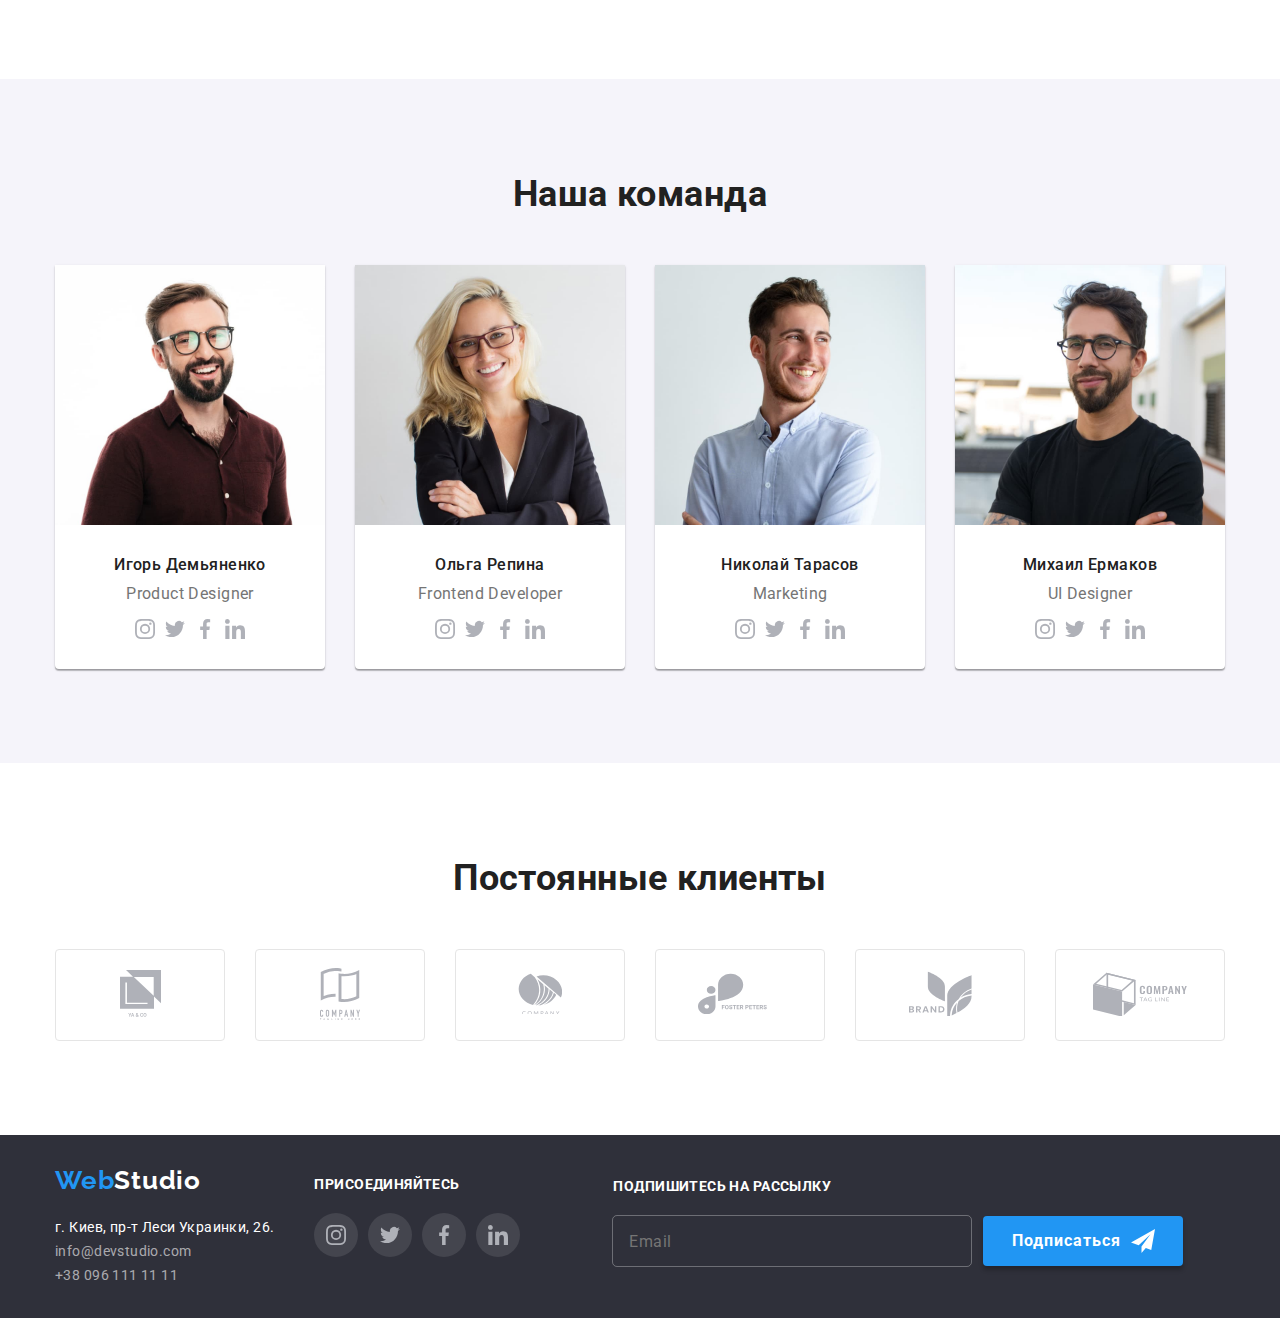
==== commit ea3d7894: "Добавил BEM и препроцессор SASS" ====
--- a/index.html
+++ b/index.html
@@ -16,41 +16,52 @@
       rel="stylesheet"
       href="https://cdnjs.cloudflare.com/ajax/libs/modern-normalize/0.6.0/modern-normalize.min.css"
     />
-    <link rel="stylesheet" href="./css/styles.css" />
+    <!-- <link rel="stylesheet" href="./css/styles.css" /> -->
+    <link rel="stylesheet" href="./css/main.min.css" />
   </head>
   <body>
     <!-- Шапка -->
     <header class="header">
-      <nav class="main-nav container">
-        <a href="./index.html" class="logo"
-          ><span class="logo-web">Web</span>Studio</a
+      <nav class="header__main-nav container">
+        <a href="./index.html" class="header__logo"
+          ><span class="header__logo-web">Web</span>Studio</a
         >
 
         <ul class="site-nav list">
-          <li class="item">
-            <a href="" class="link current nav-link">Студия</a>
+          <li class="site-nav__item">
+            <a href="" class="site-nav__link site-nav__link--current">Студия</a>
           </li>
-          <li class="item">
-            <a href="./portfolio.html" class="link nav-link">Портфолио</a>
+          <li class="site-nav__item">
+            <a href="./portfolio.html" class="site-nav__link">Портфолио</a>
           </li>
-          <li class="item"><a href="" class="link nav-link">Контакты</a></li>
+          <li class="site-nav__item">
+            <a href="" class="site-nav__link">Контакты</a>
+          </li>
         </ul>
 
         <ul class="contact-header list">
-          <li class="item">
-            <a href="mailto:info@devstudio.com" class="link">
-              <span class="icon-header">
-                <svg class="icon-mail" width="16px" height="12px">
+          <li class="contact-header__item">
+            <a href="mailto:info@devstudio.com" class="contact-header__link">
+              <span class="contact-header__icon">
+                <svg
+                  class="contact-header__icon-mail"
+                  width="16px"
+                  height="12px"
+                >
                   <use href="./images/sprite.svg#icon-mail"></use>
                 </svg>
               </span>
               info@devstudio.com</a
             >
           </li>
-          <li class="item">
-            <a href="tel:+380961111111" class="link">
-              <span class="icon-header">
-                <svg class="icon-mail" width="10px" height="16px">
+          <li class="contact-header__item">
+            <a href="tel:+380961111111" class="contact-header__link">
+              <span class="contact-header__icon">
+                <svg
+                  class="contact-header__icon-mail"
+                  width="10px"
+                  height="16px"
+                >
                   <use href="./images/sprite.svg#icon-smartphone"></use>
                 </svg>
               </span>
@@ -64,8 +75,10 @@
     <main>
       <!-- Герой -->
       <section class="section-hero">
-        <div class="container">
-          <h1 class="hero-title">Эффективные решения для вашего бизнеса</h1>
+        <div class="section-hero__container">
+          <h1 class="section-hero__hero-title">
+            Эффективные решения для вашего бизнеса
+          </h1>
           <button data-modal-open type="button" class="button primary">
             Заказать услугу
           </button>
@@ -73,55 +86,55 @@
       </section>
 
       <!-- Преимущества -->
-      <section class="section">
-        <div class="container">
-          <h2 class="section-title visually-hidden">Преимущества</h2>
-
-          <ul class="advantages-list list">
-            <li class="list-item">
-              <div class="advantages-box">
-                <svg class="icon-advantages" width="70px" height="70px">
+      <section class="advantages__section">
+        <div class="advantages__container">
+          <h2 class="advantages__title visually-hidden">Преимущества</h2>
+
+          <ul class="advantages__list list">
+            <li class="advantages__item">
+              <div class="advantages__box">
+                <svg class="advantages__icon" width="70px" height="70px">
                   <use href="./images/sprite.svg#icon-antenna"></use>
                 </svg>
               </div>
-              <h3 class="title">Внимание к деталям</h3>
-              <p class="text">
+              <h3 class="advantages__title">Внимание к деталям</h3>
+              <p class="advantages__text">
                 Идейные соображения, а также начало повседневной работы по
                 формированию позиции.
               </p>
             </li>
-            <li class="list-item">
-              <div class="advantages-box">
-                <svg class="icon-advantages" width="70px" height="70px">
+            <li class="advantages__item">
+              <div class="advantages__box">
+                <svg class="advantages__icon" width="70px" height="70px">
                   <use href="./images/sprite.svg#icon-clock"></use>
                 </svg>
               </div>
-              <h3 class="title">Пунктуальность</h3>
-              <p class="text">
+              <h3 class="advantages__title">Пунктуальность</h3>
+              <p class="advantages__text">
                 Задача организации, в особенности же рамки и место обучения
                 кадров влечет за собой.
               </p>
             </li>
-            <li class="list-item">
-              <div class="advantages-box">
-                <svg class="icon-advantages" width="70px" height="70px">
+            <li class="advantages__item">
+              <div class="advantages__box">
+                <svg class="advantages__icon" width="70px" height="70px">
                   <use href="./images/sprite.svg#icon-diagram"></use>
                 </svg>
               </div>
-              <h3 class="title">Планирование</h3>
-              <p class="text">
+              <h3 class="advantages__title">Планирование</h3>
+              <p class="advantages__text">
                 Равным образом консультация с широким активом в значительной
                 степени обуславливает.
               </p>
             </li>
-            <li class="list-item">
-              <div class="advantages-box">
-                <svg class="icon-advantages" width="70px" height="70px">
+            <li class="advantages__item">
+              <div class="advantages__box">
+                <svg class="advantages__icon" width="70px" height="70px">
                   <use href="./images/sprite.svg#icon-astronaut"></use>
                 </svg>
               </div>
-              <h3 class="title">Современные технологии</h3>
-              <p class="text">
+              <h3 class="advantages__title">Современные технологии</h3>
+              <p class="advantages__text">
                 Значимость этих проблем настолько очевидна, что реализация
                 плановых заданий.
               </p>
@@ -131,56 +144,56 @@
       </section>
 
       <!-- Рабочий процесс -->
-      <section class="section-work section">
-        <div class="container">
-          <h2 class="section-title">Чем мы занимаемся</h2>
-          <ul class="work-list list">
-            <li class="work-item">
+      <section class="work__section">
+        <div class="work__container">
+          <h2 class="work__title">Чем мы занимаемся</h2>
+          <ul class="work__list list">
+            <li class="work__item">
               <img
                 src="./images/main-site/work/laptop.jpg"
                 alt="Человек набирает код"
                 width="370"
                 height="294"
               />
-              <h3 class="work-desс">Десктопные приложения</h3>
-            </li>
-            <li class="work-item">
+              <h3 class="work__desс">Десктопные приложения</h3>
+            </li>
+            <li class="work__item">
               <img
                 src="./images/main-site/work/phone.jpg"
                 alt="Телефон на фоне ноутбука"
                 width="370"
                 height="294"
               />
-              <h3 class="work-desс">Мобильные приложение</h3>
-            </li>
-            <li class="work-item">
+              <h3 class="work__desс">Мобильные приложение</h3>
+            </li>
+            <li class="work__item">
               <img
                 src="./images/main-site/work/сolor_palette.jpg"
                 alt="Цифровая палитра красок"
                 width="370"
                 height="294"
               />
-              <h3 class="work-desс">Дизайнерские решения</h3>
+              <h3 class="work__desс">Дизайнерские решения</h3>
             </li>
           </ul>
         </div>
       </section>
 
       <!-- Команда -->
-      <section class="section team">
-        <div class="container">
-          <h2 class="section-title team">Наша команда</h2>
+      <section class="team__section">
+        <div class="team__container">
+          <h2 class="team__title team">Наша команда</h2>
 
           <ul class="team-list list">
-            <li class="item">
+            <li class="team-list__item">
               <img
                 src="./images/main-site/team/Igor.jpg"
                 alt="Игорь Демьяненко Product Designer"
                 width="270"
                 height="260"
               />
-              <h3 class="title">Игорь Демьяненко</h3>
-              <p class="text">Product Designer</p>
+              <h3 class="team-list__title">Игорь Демьяненко</h3>
+              <p class="team-list__text">Product Designer</p>
               <ul class="socials list">
                 <li class="socials-item">
                   <a class="socials-link" href="">
@@ -213,15 +226,15 @@
               </ul>
             </li>
 
-            <li class="item">
+            <li class="team-list__item">
               <img
                 src="./images/main-site/team/Olga.jpg"
                 alt="Ольга Репина Frontend Developer"
                 width="270"
                 height="260"
               />
-              <h3 class="title">Ольга Репина</h3>
-              <p class="text">Frontend Developer</p>
+              <h3 class="team-list__title">Ольга Репина</h3>
+              <p class="team-list__text">Frontend Developer</p>
               <ul class="socials list">
                 <li class="socials-item">
                   <a class="socials-link" href="">
@@ -254,15 +267,15 @@
               </ul>
             </li>
 
-            <li class="item">
+            <li class="team-list__item">
               <img
                 src="./images/main-site/team/Nikolay.jpg"
                 alt="Николай Тарасов Marketing"
                 width="270"
                 height="260"
               />
-              <h3 class="title">Николай Тарасов</h3>
-              <p class="text">Marketing</p>
+              <h3 class="team-list__title">Николай Тарасов</h3>
+              <p class="team-list__text">Marketing</p>
               <ul class="socials list">
                 <li class="socials-item">
                   <a class="socials-link" href="">
@@ -295,15 +308,15 @@
               </ul>
             </li>
 
-            <li class="item">
+            <li class="team-list__item">
               <img
                 src="./images/main-site/team/Mihail.jpg"
                 alt="Михаил Ермаков UI Designer"
                 width="270"
                 height="260"
               />
-              <h3 class="title">Михаил Ермаков</h3>
-              <p class="text">UI Designer</p>
+              <h3 class="team-list__title">Михаил Ермаков</h3>
+              <p class="team-list__text">UI Designer</p>
               <ul class="socials list">
                 <li class="socials-item">
                   <a class="socials-link" href="">
@@ -339,11 +352,11 @@
         </div>
       </section>
 
-      <!-- Regular customers -->
-
-      <section class="section">
-        <div class="container">
-          <h2 class="section-title clients">Постоянные клиенты</h2>
+      <!-- Regular clients -->
+
+      <section class="clients-section">
+        <div class="clients__container">
+          <h2 class="clients__title clients">Постоянные клиенты</h2>
           <ul class="clients-list list">
             <li class="client-item">
               <a class="client-link">
@@ -388,32 +401,32 @@
     </main>
 
     <!-- Футер -->
-    <footer class="footer section">
-      <div class="footer container">
+    <footer class="footer-section">
+      <div class="footer-container">
         <div class="footer-adress">
-          <a href="./index.html" class="footer logo"
-            ><span class="logo-web">Web</span
-            ><span class="logo-studio">Studio</span></a
+          <a href="./index.html" class="footer__logo"
+            ><span class="footer__logo-web">Web</span
+            ><span class="footer__logo-studio">Studio</span></a
           >
           <!-- Адресс -->
           <address>
-            <ul class="adress list">
+            <ul class="footer__adress-list list">
               <li>
                 <a
                   href="https://goo.gl/maps/piqngm7oDQpEDh6u6"
-                  class="footer-adress"
+                  class="footer__adress"
                   target="_blank"
                   rel="noopener nofollow noreferrer"
                   >г. Киев, пр-т Леси Украинки, 26.</a
                 >
               </li>
               <li>
-                <a href="mailto:info@devstudio.com" class="footer-mail"
+                <a href="mailto:info@devstudio.com" class="footer__mail"
                   >info@devstudio.com</a
                 >
               </li>
               <li>
-                <a href="tel:+380961111111" class="footer-tel"
+                <a href="tel:+380961111111" class="footer__tel"
                   >+38 096 111 11 11</a
                 >
               </li>
@@ -423,32 +436,32 @@
 
         <!-- social  -->
         <div class="footer-social">
-          <h2 class="footer-tittle">присоединяйтесь</h2>
-          <ul class="socials list">
-            <li class="socials-item">
-              <a class="socials-link" href="">
-                <svg class="socials-icon" width="20" height="20">
+          <h2 class="footer-social__tittle">присоединяйтесь</h2>
+          <ul class="footer-social__list list">
+            <li class="footer-social__item">
+              <a class="footer__link socials-link" href="">
+                <svg class="footer__icon socials-icon" width="20" height="20">
                   <use href="./images/sprite.svg#icon-instagrambody"></use>
                 </svg>
               </a>
             </li>
-            <li class="socials-item">
-              <a class="socials-link" href="">
-                <svg class="socials-icon" width="20" height="20">
+            <li class="footer-social__item">
+              <a class="footer__link socials-link" href="">
+                <svg class="footer__icon socials-icon" width="20" height="20">
                   <use href="./images/sprite.svg#icon-twitterbody"></use>
                 </svg>
               </a>
             </li>
-            <li class="socials-item">
-              <a class="socials-link" href="">
-                <svg class="socials-icon" width="20" height="20">
+            <li class="footer-social__item">
+              <a class="footer__link socials-link" href="">
+                <svg class="footer__icon socials-icon" width="20" height="20">
                   <use href="./images/sprite.svg#icon-facebookbody"></use>
                 </svg>
               </a>
             </li>
-            <li class="socials-item">
-              <a class="socials-link" href="">
-                <svg class="socials-icon" width="20" height="20">
+            <li class="footer-social__item">
+              <a class="footer__link socials-link" href="">
+                <svg class="footer__icon socials-icon" width="20" height="20">
                   <use href="./images/sprite.svg#icon-linkedinbody"></use>
                 </svg>
               </a>
@@ -458,18 +471,18 @@
 
         <!-- subscription -->
         <form class="subscription">
-          <h2 class="subscription-title">Подпишитесь на рассылку</h2>
+          <h2 class="subscription__title">Подпишитесь на рассылку</h2>
           <div class="subscription-mail">
             <input
               type="email"
-              class="subscription-mail-input"
+              class="subscription-mail__input"
               name="mail"
               id="subscription-mail"
               placeholder="Email"
             />
-            <button type="submit" class="subscription-button button primary">
+            <button type="submit" class="button subscription-button">
               Подписаться
-              <span class="subscription-icon">
+              <span class="subscription-button__icon">
                 <svg width="24" height="24">
                   <use href="./images/sprite.svg#icon-send"></use>
                 </svg>
--- a/css/main.min.css
+++ b/css/main.min.css
@@ -0,0 +1 @@
+:root{--primary-text-color: #212121;--secondary-text-color: #757575;--accent-color: #2196F3;--primary-white-color: #FFFFFF;--footer-color: rgba(255, 255, 255, 0.6);--secondary-bg-color: #2F303A;--button-bg-color: #F5F4FA;--border-card-color: #EEEEEE;--border-header-color: #ECECEC;--icon-color: #AFB1B8;--borger-client-color: #E5E5E5;--bg-modal-color: rgba(0, 0, 0, 0.25)}.visually-hidden{position:absolute;white-space:nowrap;width:1px;height:1px;overflow:hidden;border:0;padding:0;clip:rect(0 0 0 0);-webkit-clip-path:inset(50%);clip-path:inset(50%);margin:-1px}/*! modern-normalize v0.6.0 | MIT License | https://github.com/sindresorhus/modern-normalize */*,*::before,*::after{-webkit-box-sizing:border-box;box-sizing:border-box}:root{-moz-tab-size:4;-o-tab-size:4;tab-size:4}html{line-height:1.15;-webkit-text-size-adjust:100%}body{margin:0}body{font-family:system-ui,-apple-system,"Segoe UI",Roboto,Helvetica,Arial,sans-serif,"Apple Color Emoji","Segoe UI Emoji"}hr{height:0}abbr[title]{-webkit-text-decoration:underline dotted;text-decoration:underline dotted}b,strong{font-weight:bolder}code,kbd,samp,pre{font-family:SFMono-Regular,Consolas,"Liberation Mono",Menlo,monospace;font-size:1em}small{font-size:80%}sub,sup{font-size:75%;line-height:0;position:relative;vertical-align:baseline}sub{bottom:-0.25em}sup{top:-0.5em}button,input,optgroup,select,textarea{font-family:inherit;font-size:100%;line-height:1.15;margin:0}button,select{text-transform:none}button,[type=button],[type=reset],[type=submit]{-webkit-appearance:button}button::-moz-focus-inner,[type=button]::-moz-focus-inner,[type=reset]::-moz-focus-inner,[type=submit]::-moz-focus-inner{border-style:none;padding:0}button:-moz-focusring,[type=button]:-moz-focusring,[type=reset]:-moz-focusring,[type=submit]:-moz-focusring{outline:1px dotted ButtonText}fieldset{padding:.35em .75em .625em}legend{padding:0}progress{vertical-align:baseline}[type=number]::-webkit-inner-spin-button,[type=number]::-webkit-outer-spin-button{height:auto}[type=search]{-webkit-appearance:textfield;outline-offset:-2px}[type=search]::-webkit-search-decoration{-webkit-appearance:none}::-webkit-file-upload-button{-webkit-appearance:button;font:inherit}summary{display:list-item}.team__section,.footer-section,.clients-section,.work__section,.advantages__section{padding-top:94px;padding-bottom:94px}.team__container,.footer-container,.clients__container,.work__section,.advantages__container{margin-left:auto;margin-right:auto;width:1200px;padding-left:15px;padding-right:15px}body{background-color:var(--primary-white-color);color:var(--primary-text-color);font-family:"Roboto",sans-serif;font-size:14px;letter-spacing:.03em}html{-webkit-box-sizing:border-box;box-sizing:border-box}*,*::after,*::before{-webkit-box-sizing:inherit;box-sizing:inherit}.list{padding:0;margin:0;list-style:none}.link{text-decoration:none;color:inherit}img{display:block;max-width:100%;height:auto}.container{margin-left:auto;margin-right:auto;width:1200px;padding-left:15px;padding-right:15px}.section{padding-top:94px;padding-bottom:94px}.button.primary{display:block;padding:10px 32px;margin:0 auto;min-width:200px;color:var(--primary-white-color);background-color:var(--accent-color);-webkit-box-shadow:0px 4px 4px rgba(0,0,0,.25);box-shadow:0px 4px 4px rgba(0,0,0,.25);font-weight:700;font-size:16px;line-height:1.88;letter-spacing:.06em}.button.primary:hover{color:var(--primary-white-color);background-color:#188ce8;-webkit-filter:drop-shadow(0px 4px 4px rgba(0, 0, 0, 0.25));filter:drop-shadow(0px 4px 4px rgba(0, 0, 0, 0.25));-webkit-transition:color 250ms cubic-bezier(0.4, 0, 0.2, 1);transition:color 250ms cubic-bezier(0.4, 0, 0.2, 1);-webkit-transition:background-color 250ms cubic-bezier(0.4, 0, 0.2, 1);transition:background-color 250ms cubic-bezier(0.4, 0, 0.2, 1)}.button{border-radius:4px;padding:6px 22px;min-width:73px;border:none;color:var(--primary-text-color);background-color:var(--button-bg-color);cursor:pointer;font-family:inherit;font-size:16px;line-height:1.63;text-align:center;letter-spacing:.03em}.advantages__list{display:-webkit-box;display:-ms-flexbox;display:flex;-ms-flex-wrap:wrap;flex-wrap:wrap}.advantages__item{width:270px}.advantages__box{display:-webkit-box;display:-ms-flexbox;display:flex;-webkit-box-pack:center;-ms-flex-pack:center;justify-content:center;-webkit-box-align:center;-ms-flex-align:center;align-items:center;height:120px;width:270px;border-radius:4px;margin-bottom:30px;background-color:var(--button-bg-color)}.advantages__icon{margin:0 auto}.advantages__item:not(:last-child){margin-right:30px}.advantages__title{margin-top:0;margin-bottom:10px;text-transform:uppercase;font-size:14px;line-height:1.14}.advantages__text{margin-top:0;margin-bottom:0;color:var(--secondary-text-color);line-height:1.71}.work__section{padding-top:0px}.work__title{margin-top:0;margin-bottom:50px;font-size:36px;line-height:1.17;text-align:center}.work__list{display:-webkit-box;display:-ms-flexbox;display:flex;-ms-flex-wrap:wrap;flex-wrap:wrap;-webkit-box-pack:justify;-ms-flex-pack:justify;justify-content:space-between}.work__item{position:relative}.work__desс{font-weight:700;font-size:14px;line-height:1.14;text-align:center;letter-spacing:.03em;text-transform:uppercase;position:absolute;bottom:0;width:100%;padding:27px 0;margin:0;color:var(--primary-white-color);background-color:rgba(47,48,58,.8);-webkit-transition:-webkit-transform 250ms cubic-bezier(0.4, 0, 0.2, 1);transition:-webkit-transform 250ms cubic-bezier(0.4, 0, 0.2, 1);transition:transform 250ms cubic-bezier(0.4, 0, 0.2, 1);transition:transform 250ms cubic-bezier(0.4, 0, 0.2, 1), -webkit-transform 250ms cubic-bezier(0.4, 0, 0.2, 1)}.clients__title{margin-top:0;margin-bottom:50px;font-size:36px;line-height:1.17;text-align:center}.clients-list{display:-webkit-box;display:-ms-flexbox;display:flex}.client-item{display:-webkit-box;display:-ms-flexbox;display:flex;-webkit-box-pack:center;-ms-flex-pack:center;justify-content:center;-webkit-box-align:center;-ms-flex-align:center;align-items:center;width:170px;height:92px;border:1px solid var(--borger-client-color);border-radius:4px;margin-right:30px}.client-item:hover,.client-item:focus{border-color:var(--accent-color);border-radius:4px;-webkit-transition:border-top-color 250ms cubic-bezier(0.4, 0, 0.2, 1),border-right-color 250ms cubic-bezier(0.4, 0, 0.2, 1),border-bottom-color 250ms cubic-bezier(0.4, 0, 0.2, 1);transition:border-top-color 250ms cubic-bezier(0.4, 0, 0.2, 1),border-right-color 250ms cubic-bezier(0.4, 0, 0.2, 1),border-bottom-color 250ms cubic-bezier(0.4, 0, 0.2, 1)}.client-icon{fill:var(--icon-color)}.client-item:hover .client-icon,.client-item:focus .client-icon{fill:var(--accent-color);-webkit-transition:fill 250ms cubic-bezier(0.4, 0, 0.2, 1);transition:fill 250ms cubic-bezier(0.4, 0, 0.2, 1)}.client-item:last-child{margin:0}.item-icon{fill:var(--icon-color)}.item-icon:hover,.item-icon:focus{fill:var(--accent-color);-webkit-transition:fill 250ms cubic-bezier(0.4, 0, 0.2, 1);transition:fill 250ms cubic-bezier(0.4, 0, 0.2, 1)}.portfolio-filter{display:-webkit-box;display:-ms-flexbox;display:flex;-webkit-box-pack:center;-ms-flex-pack:center;justify-content:center;margin-bottom:50px}.portfolio-filter .item:not(:last-child){margin-right:8px}.primary-filter{color:var(--primary-white-color);background-color:var(--accent-color);font-size:16px;line-height:1.63;text-align:center;letter-spacing:.03em}.portfolio-filter .button:hover,.portfolio-filter .button:focus{color:var(--primary-white-color);background-color:var(--accent-color);-webkit-box-shadow:0px 3px 1px rgba(0,0,0,.1),0px 1px 2px rgba(0,0,0,.08),0px 2px 2px rgba(0,0,0,.12);box-shadow:0px 3px 1px rgba(0,0,0,.1),0px 1px 2px rgba(0,0,0,.08),0px 2px 2px rgba(0,0,0,.12);-webkit-transition:color 250ms cubic-bezier(0.4, 0, 0.2, 1),background-color 250ms cubic-bezier(0.4, 0, 0.2, 1),-webkit-box-shadow 250ms cubic-bezier(0.4, 0, 0.2, 1);transition:color 250ms cubic-bezier(0.4, 0, 0.2, 1),background-color 250ms cubic-bezier(0.4, 0, 0.2, 1),-webkit-box-shadow 250ms cubic-bezier(0.4, 0, 0.2, 1);transition:color 250ms cubic-bezier(0.4, 0, 0.2, 1),box-shadow 250ms cubic-bezier(0.4, 0, 0.2, 1),background-color 250ms cubic-bezier(0.4, 0, 0.2, 1);transition:color 250ms cubic-bezier(0.4, 0, 0.2, 1),box-shadow 250ms cubic-bezier(0.4, 0, 0.2, 1),background-color 250ms cubic-bezier(0.4, 0, 0.2, 1),-webkit-box-shadow 250ms cubic-bezier(0.4, 0, 0.2, 1)}.footer-section{background-color:var(--secondary-bg-color);padding-top:30px;padding-bottom:30px}.footer-container{display:-webkit-box;display:-ms-flexbox;display:flex}.footer__logo{color:var(--primary-text-color);font-family:Raleway,cursive;font-weight:700;font-size:26px;line-height:1.19;letter-spacing:.03em;text-decoration:none}.footer__logo-web{color:var(--accent-color)}.footer__logo-studio{color:var(--primary-white-color)}.footer__adress-list{margin-top:20px}.footer__adress{display:inline-block;margin-right:40px;text-decoration:none;font-style:normal;color:var(--primary-white-color);font-weight:400;line-height:1.71;letter-spacing:.03em}.footer__mail,.footer__tel{text-decoration:none;font-style:normal;color:var(--footer-color);font-weight:400;line-height:1.71;letter-spacing:.03em}.footer__mail:hover,.footer__mail:focus,.footer__tel:hover,.footer__tel:focus{color:var(--accent-color);-webkit-transition:color 250ms cubic-bezier(0.4, 0, 0.2, 1);transition:color 250ms cubic-bezier(0.4, 0, 0.2, 1)}.footer-social{display:inline-block}.footer-social__list{display:-webkit-box;display:-ms-flexbox;display:flex;-webkit-box-align:center;-ms-flex-align:center;align-items:center;-webkit-box-pack:center;-ms-flex-pack:center;justify-content:center;padding-bottom:30px}.footer-social__tittle{font-weight:700;font-size:14px;line-height:1.14;letter-spacing:.03em;margin-bottom:20px;color:var(--primary-white-color);text-transform:uppercase}.footer-social__item:not(:last-child){margin-right:10px}.footer-social__item{position:relative;width:44px;height:44px;border-radius:50%;fill:var(--primary-white-color);background-color:rgba(255,255,255,.1)}.subscription{margin-left:93px}.subscription__title{font-weight:700;font-size:14px;line-height:1.4;letter-spacing:.03em;text-transform:uppercase;margin-bottom:20px;color:var(--primary-white-color)}.subscription-mail{display:-webkit-box;display:-ms-flexbox;display:flex}.subscription-mail__input{width:358px;height:50px;padding:15px 16px;margin-right:12px;border:none;background-color:rgba(0,0,0,0);outline:1px solid rgba(255,255,255,.3);border-radius:4px;font-weight:400;font-size:16px;line-height:1.25;letter-spacing:.03em;color:rgba(255,255,255,.6)}.subscription-button{display:-webkit-box;display:-ms-flexbox;display:flex;text-align:center;-webkit-box-align:center;-ms-flex-align:center;align-items:center;padding:0px;padding-left:29px;min-width:200px;color:var(--primary-white-color);background-color:var(--accent-color);-webkit-box-shadow:0px 4px 4px rgba(0,0,0,.25);box-shadow:0px 4px 4px rgba(0,0,0,.25);font-weight:700;font-size:16px;line-height:1.88;letter-spacing:.06em}.subscription-button__title{margin-right:10px}.subscription-button__icon{display:-webkit-box;display:-ms-flexbox;display:flex;text-align:center;-webkit-box-align:center;-ms-flex-align:center;align-items:center;margin-left:10px}.header{border-bottom-width:1px;border-bottom-style:solid;border-bottom-color:#ececec}.header__main-nav{display:-webkit-box;display:-ms-flexbox;display:flex;-webkit-box-align:center;-ms-flex-align:center;align-items:center}.header__logo{color:var(--primary-text-color);font-family:Raleway,cursive;font-weight:700;font-size:26px;line-height:1.19;letter-spacing:.03em;text-decoration:none}.header__logo-web{color:var(--accent-color)}.site-nav{display:-webkit-box;display:-ms-flexbox;display:flex;margin-left:93px}.site-nav__item:not(:last-child){margin-right:50px}.site-nav__link{display:block;padding-top:32px;padding-bottom:32px;position:relative;text-decoration:none;color:inherit;color:var(--primary-text-color);font-weight:500;line-height:1.14;letter-spacing:.02em}.site-nav__link:hover,.site-nav__link:focus{color:var(--accent-color);-webkit-transition:color 250ms cubic-bezier(0.4, 0, 0.2, 1);transition:color 250ms cubic-bezier(0.4, 0, 0.2, 1)}.site-nav__link--current{color:var(--accent-color)}.site-nav__link::after{content:"";position:absolute;left:0;bottom:-2.6px;display:block;width:100%;height:4px;background-color:var(--accent-color);opacity:0;-webkit-transform:scaleX(0);transform:scaleX(0);-webkit-transform-origin:center left;transform-origin:center left;-webkit-transition:opacity 250ms cubic-bezier(0.4, 0, 0.2, 1),-webkit-transform 250ms cubic-bezier(0.4, 0, 0.2, 1);transition:opacity 250ms cubic-bezier(0.4, 0, 0.2, 1),-webkit-transform 250ms cubic-bezier(0.4, 0, 0.2, 1);transition:transform 250ms cubic-bezier(0.4, 0, 0.2, 1),opacity 250ms cubic-bezier(0.4, 0, 0.2, 1);transition:transform 250ms cubic-bezier(0.4, 0, 0.2, 1),opacity 250ms cubic-bezier(0.4, 0, 0.2, 1),-webkit-transform 250ms cubic-bezier(0.4, 0, 0.2, 1);border-radius:2px}.site-nav__link--current::after{content:"";position:absolute;left:0;bottom:-2.6px;display:block;width:100%;height:4px;background-color:var(--accent-color);opacity:1;-webkit-transform:scaleX(1);transform:scaleX(1);border-radius:2px}.site-nav__link:hover::after{opacity:1;width:100%;-webkit-transform:scaleX(1);transform:scaleX(1)}.contact-header__link:hover,.contact-header__link:focus{color:var(--accent-color);-webkit-transition:color 250ms cubic-bezier(0.4, 0, 0.2, 1);transition:color 250ms cubic-bezier(0.4, 0, 0.2, 1)}.contact-header{display:-webkit-box;display:-ms-flexbox;display:flex;margin-left:auto}.contact-header__item:not(:last-child){margin-right:50px}.contact-header__link{display:block;padding-top:32px;padding-bottom:32px;text-decoration:none;color:inherit;color:var(--secondary-text-color);font-weight:500;line-height:1.14;letter-spacing:.02em}.contact-header__icon{margin-right:10px;fill:inherit;vertical-align:middle;fill:currentColor}.section-hero{max-width:1600px;min-height:600px;margin-right:auto;margin-left:auto;background-image:-webkit-gradient(linear, left top, right top, from(rgba(47, 48, 58, 0.4)), to(rgba(47, 48, 58, 0.4))),url("../images/main-site/heager_img.jpg");background-image:linear-gradient(to right, rgba(47, 48, 58, 0.4), rgba(47, 48, 58, 0.4)),url("../images/main-site/heager_img.jpg");background-repeat:no-repeat;background-size:cover;background-position:center;padding-top:200px;padding-bottom:200px;background-color:var(--secondary-bg-color);text-align:center}.section-hero__hero-title{margin-top:0;margin-bottom:30px;margin-right:283px;margin-left:283px;color:var(--primary-white-color);text-transform:uppercase;font-weight:900;font-size:44px;line-height:1.5;letter-spacing:.06em}.section-hero__container{margin-left:auto;margin-right:auto;width:1200px;padding-left:15px;padding-right:15px}.backdrop{position:fixed;top:0;left:0;width:100%;height:100%;background-color:var(--bg-modal-color);opacity:1;-webkit-transition:opacity 250ms cubic-bezier(0.4, 0, 0.2, 1);transition:opacity 250ms cubic-bezier(0.4, 0, 0.2, 1)}.backdrop.is-hidden{opacity:0;pointer-events:none}.backdrop.is-hidden .modal{-webkit-transform:translate(-50%, -50%) scale(1.1);transform:translate(-50%, -50%) scale(1.1)}.modal{position:absolute;top:50%;left:50%;height:581px;width:528px;padding:0px;border-radius:4px;background-color:var(--primary-white-color);-webkit-transform:translate(-50%, -50%) scale(1);transform:translate(-50%, -50%) scale(1)}.modal-button{position:absolute;right:8px;top:8px;display:-webkit-box;display:-ms-flexbox;display:flex;-webkit-box-orient:vertical;-webkit-box-direction:normal;-ms-flex-direction:column;flex-direction:column;-webkit-box-pack:center;-ms-flex-pack:center;justify-content:center;-webkit-box-align:center;-ms-flex-align:center;align-items:center;cursor:pointer;width:30px;height:30px;border-radius:50%;background:var(--primary-white-color);border:1px solid rgba(0,0,0,.1)}.modal-button:hover,.modal-button:focus{fill:var(--accent-color);-webkit-transition:fill 250ms cubic-bezier(0.4, 0, 0.2, 1);transition:fill 250ms cubic-bezier(0.4, 0, 0.2, 1)}.title-form{font-weight:700;font-size:20px;line-height:1.15;text-align:center;letter-spacing:.03em;color:var(--primary-text-color);margin-top:40px;margin-bottom:12px}.form-field{position:relative;display:-webkit-box;display:-ms-flexbox;display:flex;-webkit-box-orient:vertical;-webkit-box-direction:normal;-ms-flex-direction:column;flex-direction:column;margin-right:40px;margin-left:40px;margin-bottom:10px}.form-field label{letter-spacing:.01em;font-weight:400;font-size:12px;line-height:1.17;color:var(--secondary-text-color);margin-bottom:4px}.form-input{width:100%;margin:0;padding:10px 20px;padding-left:40px;font:inherit;cursor:pointer}.form-field input,.form-field textarea{border:1px solid rgba(33,33,33,.2);border-radius:4px}.form-field textarea:focus{border:1px solid var(--accent-color);outline:rgba(0,0,0,0);-webkit-transition:border 250ms cubic-bezier(0.4, 0, 0.2, 1);transition:border 250ms cubic-bezier(0.4, 0, 0.2, 1)}.form-field textarea{resize:none;cursor:pointer;height:120px;padding-top:12px;padding-left:16px}.form-field textarea::-webkit-input-placeholder{font-weight:400;font-size:12px;line-height:1.17;letter-spacing:.01em;color:rgba(117,117,117,.5);padding-top:3px;padding-left:2px}.form-field textarea::-moz-placeholder{font-weight:400;font-size:12px;line-height:1.17;letter-spacing:.01em;color:rgba(117,117,117,.5);padding-top:3px;padding-left:2px}.form-field textarea:-ms-input-placeholder{font-weight:400;font-size:12px;line-height:1.17;letter-spacing:.01em;color:rgba(117,117,117,.5);padding-top:3px;padding-left:2px}.form-field textarea::-ms-input-placeholder{font-weight:400;font-size:12px;line-height:1.17;letter-spacing:.01em;color:rgba(117,117,117,.5);padding-top:3px;padding-left:2px}.form-field textarea::placeholder{font-weight:400;font-size:12px;line-height:1.17;letter-spacing:.01em;color:rgba(117,117,117,.5);padding-top:3px;padding-left:2px}.form-field.submit{display:inline;font-weight:400;font-size:14px;line-height:2;letter-spacing:.03em;margin-bottom:40px}.modal-icon{position:absolute;top:50%;left:12px;display:inline-block}.form-input:focus{border:1px solid var(--accent-color);outline:rgba(0,0,0,0);-webkit-transition:border 250ms cubic-bezier(0.4, 0, 0.2, 1);transition:border 250ms cubic-bezier(0.4, 0, 0.2, 1)}.form-input:focus~.modal-icon{fill:var(--accent-color);-webkit-transition:fill 250ms cubic-bezier(0.4, 0, 0.2, 1);transition:fill 250ms cubic-bezier(0.4, 0, 0.2, 1)}.checkbox{position:absolute;width:1px;height:1px;margin:-1px;border:0;padding:0;clip:rect(0 0 0 0);overflow:hidden}.checkbox-label{display:-webkit-box;display:-ms-flexbox;display:flex;-webkit-box-align:center;-ms-flex-align:center;align-items:center;-webkit-box-pack:center;-ms-flex-pack:center;justify-content:center;margin-top:20px;margin-bottom:30px}.icon{display:inline;width:16px;height:15px;margin-right:7px;border:2px solid var(--primary-text-color);border-radius:4px}.checkbox:checked+.icon{border-color:rgba(0,0,0,0);background-color:var(--accent-color);background-image:url("../images/full-check.svg");background-size:contain;background-origin:border-box}.checkbox-text{font-style:normal;font-weight:400;font-size:14px;line-height:1.7;letter-spacing:.03em;margin-right:5px}.checkbox-link{color:var(--accent-color);margin-bottom:2px}.checkbox-link{font-weight:400;font-size:14px;line-height:1.7px;letter-spacing:.03em}.portfolio-list{display:-webkit-box;display:-ms-flexbox;display:flex;-ms-flex-wrap:wrap;flex-wrap:wrap}.portfolio-list .item:hover,.portfolio-list .item:focus{-webkit-box-shadow:0px 1px 1px rgba(0,0,0,.12),0px 4px 4px rgba(0,0,0,.06),1px 4px 6px rgba(0,0,0,.16);box-shadow:0px 1px 1px rgba(0,0,0,.12),0px 4px 4px rgba(0,0,0,.06),1px 4px 6px rgba(0,0,0,.16);-webkit-transition:-webkit-box-shadow 250ms cubic-bezier(0.4, 0, 0.2, 1);transition:-webkit-box-shadow 250ms cubic-bezier(0.4, 0, 0.2, 1);transition:box-shadow 250ms cubic-bezier(0.4, 0, 0.2, 1);transition:box-shadow 250ms cubic-bezier(0.4, 0, 0.2, 1), -webkit-box-shadow 250ms cubic-bezier(0.4, 0, 0.2, 1)}.portfolio-list .item{width:calc((100% - 60px)/3);margin-right:30px}.portfolio-list .item .description{position:relative;border-right-width:1px;border-right-style:solid;border-right-color:var(--border-card-color);border-bottom-width:1px;border-bottom-style:solid;border-bottom-color:var(--border-card-color);border-left-width:1px;border-left-style:solid;border-left-color:var(--border-card-color);padding-left:24px}.portfolio-list .item:nth-child(3n){margin-right:0}.portfolio-list .item:not(:nth-last-child(-n+3)){margin-bottom:30px}.portfolio-list .title{margin-top:0;margin-bottom:4px;padding-top:24px;color:var(--primary-text-color);font-size:18px;line-height:2;letter-spacing:.06em}.portfolio-list .text{margin-top:0;margin-bottom:20px;color:var(--secondary-text-color);font-weight:400;font-size:16px;line-height:1.88;letter-spacing:.03em}.portfolio-link{position:relative}.portfolio-img{position:relative;overflow:hidden;height:294px}.project-description{display:-webkit-box;display:-ms-flexbox;display:flex;-webkit-box-pack:center;-ms-flex-pack:center;justify-content:center;-webkit-box-align:center;-ms-flex-align:center;align-items:center;position:absolute;top:0;width:100%;height:100%;overflow:hidden;-webkit-transform:translateY(103%);transform:translateY(103%);background-color:var(--accent-color);opacity:.9;-webkit-transition:width .25s cubic-bezier(0.4, 0, 0.2, 1),-webkit-transform .25s cubic-bezier(0.4, 0, 0.2, 1);transition:width .25s cubic-bezier(0.4, 0, 0.2, 1),-webkit-transform .25s cubic-bezier(0.4, 0, 0.2, 1);transition:transform .25s cubic-bezier(0.4, 0, 0.2, 1),width .25s cubic-bezier(0.4, 0, 0.2, 1);transition:transform .25s cubic-bezier(0.4, 0, 0.2, 1),width .25s cubic-bezier(0.4, 0, 0.2, 1),-webkit-transform .25s cubic-bezier(0.4, 0, 0.2, 1)}.item:hover .project-description,.item:focus .project-description{-webkit-transform:translateY(0);transform:translateY(0)}.project-text{margin-left:24px;font-size:18px;line-height:1.55;letter-spacing:.03em;color:var(--primary-white-color)}.team__section{padding-top:94px;background-color:var(--button-bg-color)}.team__title{margin-top:0;margin-bottom:50px;font-size:36px;line-height:1.17;text-align:center}.team-list{display:-webkit-box;display:-ms-flexbox;display:flex;-ms-flex-wrap:wrap;flex-wrap:wrap}.team-list__item:not(:last-child){margin-right:30px}.team-list__item{border-bottom-right-radius:4px;border-bottom-left-radius:4px;-webkit-box-shadow:0px 1px 3px rgba(0,0,0,.12),0px 1px 1px rgba(0,0,0,.14),0px 2px 1px rgba(0,0,0,.2);box-shadow:0px 1px 3px rgba(0,0,0,.12),0px 1px 1px rgba(0,0,0,.14),0px 2px 1px rgba(0,0,0,.2);background-color:var(--primary-white-color)}.team-list__title{margin-top:0;margin-bottom:0;padding-top:30px;padding-bottom:10px;font-weight:500;font-size:16px;line-height:1.19;text-align:center}.team-list__text{margin-top:0;margin-bottom:0px;padding-bottom:16px;color:var(--secondary-text-color);font-size:16px;line-height:1.19;text-align:center}.socials{display:-webkit-box;display:-ms-flexbox;display:flex;-webkit-box-align:center;-ms-flex-align:center;align-items:center;-webkit-box-pack:center;-ms-flex-pack:center;justify-content:center;padding-bottom:30px}.socials-item:not(:last-child){margin-right:10px}.socials-link{display:-webkit-box;display:-ms-flexbox;display:flex;-webkit-box-pack:center;-ms-flex-pack:center;justify-content:center;-webkit-box-align:center;-ms-flex-align:center;align-items:center;width:100%;height:100%;color:var(--icon-color);border-radius:50%}.socials-link:hover,.socials-link:focus{color:var(--primary-white-color);background-color:var(--accent-color);-webkit-transition:color 250ms cubic-bezier(0.4, 0, 0.2, 1);transition:color 250ms cubic-bezier(0.4, 0, 0.2, 1)}.socials-icon{fill:currentColor}/*# sourceMappingURL=main.min.css.map */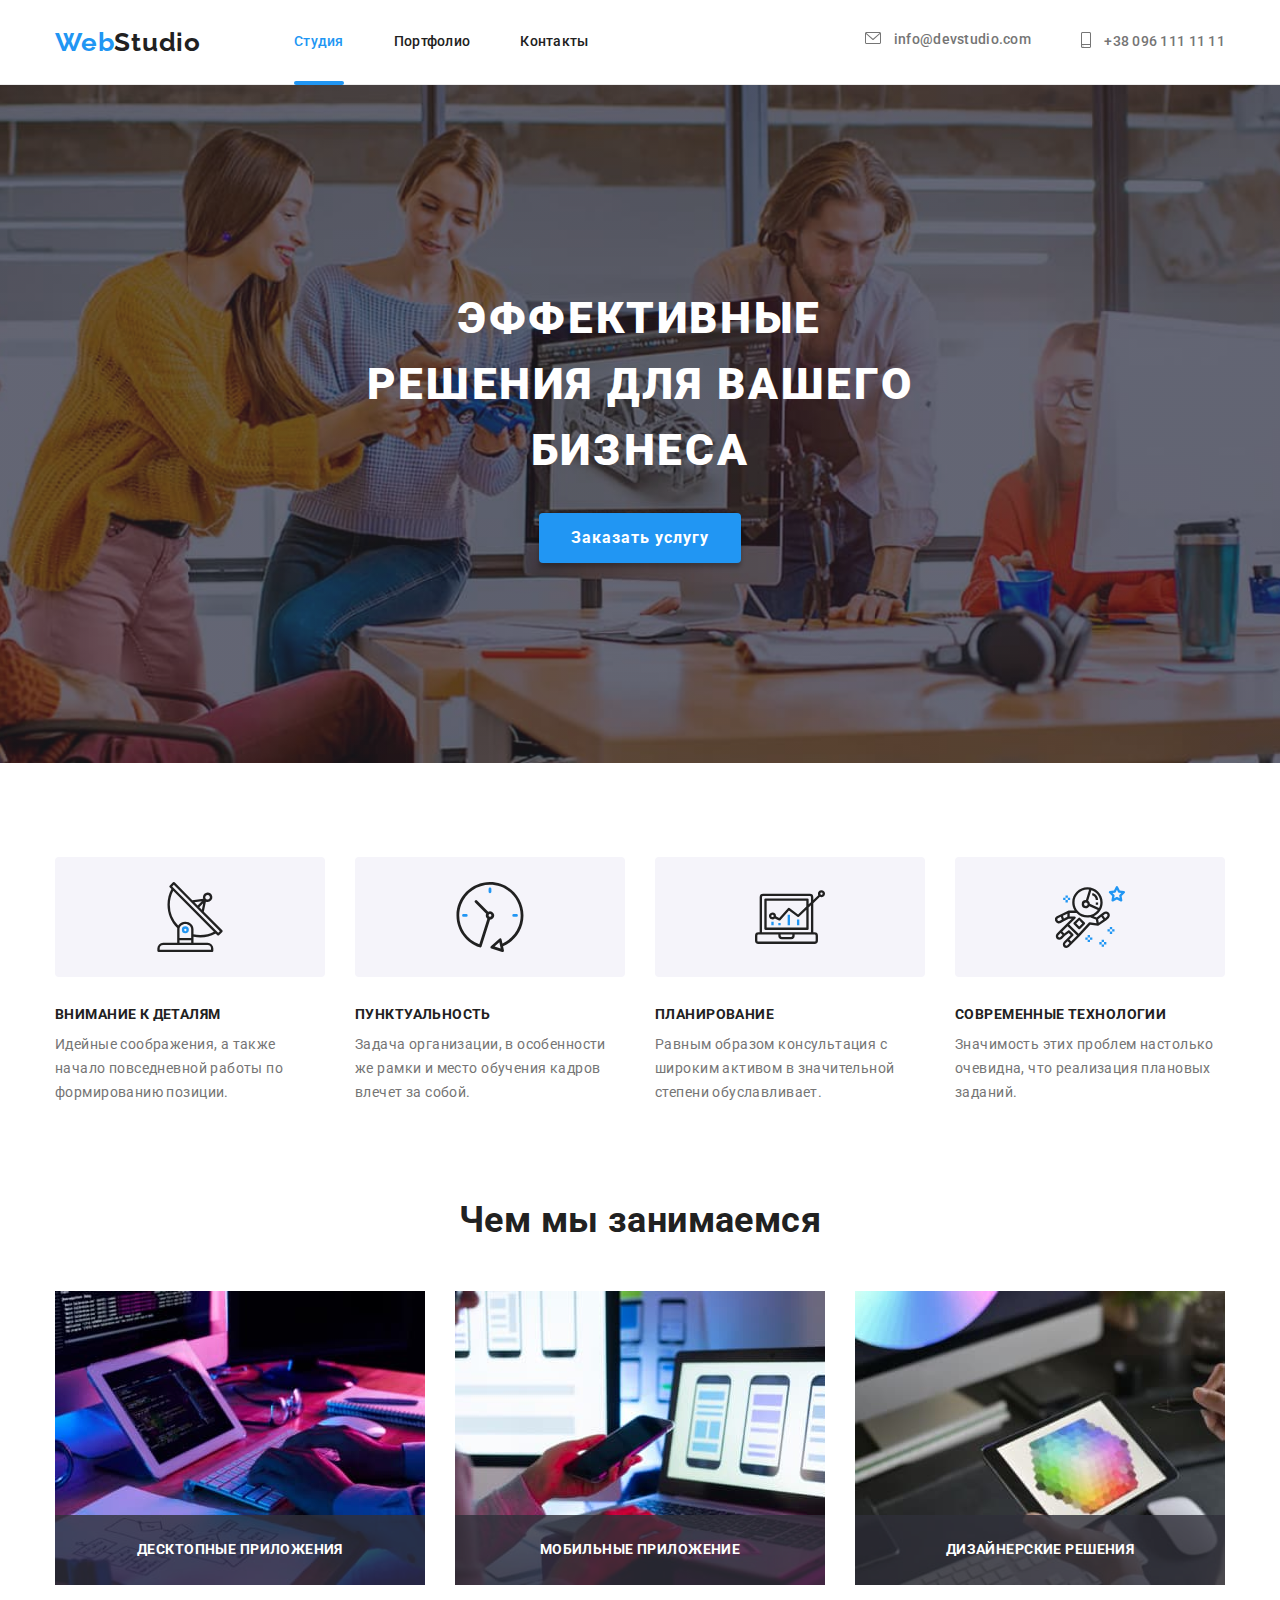
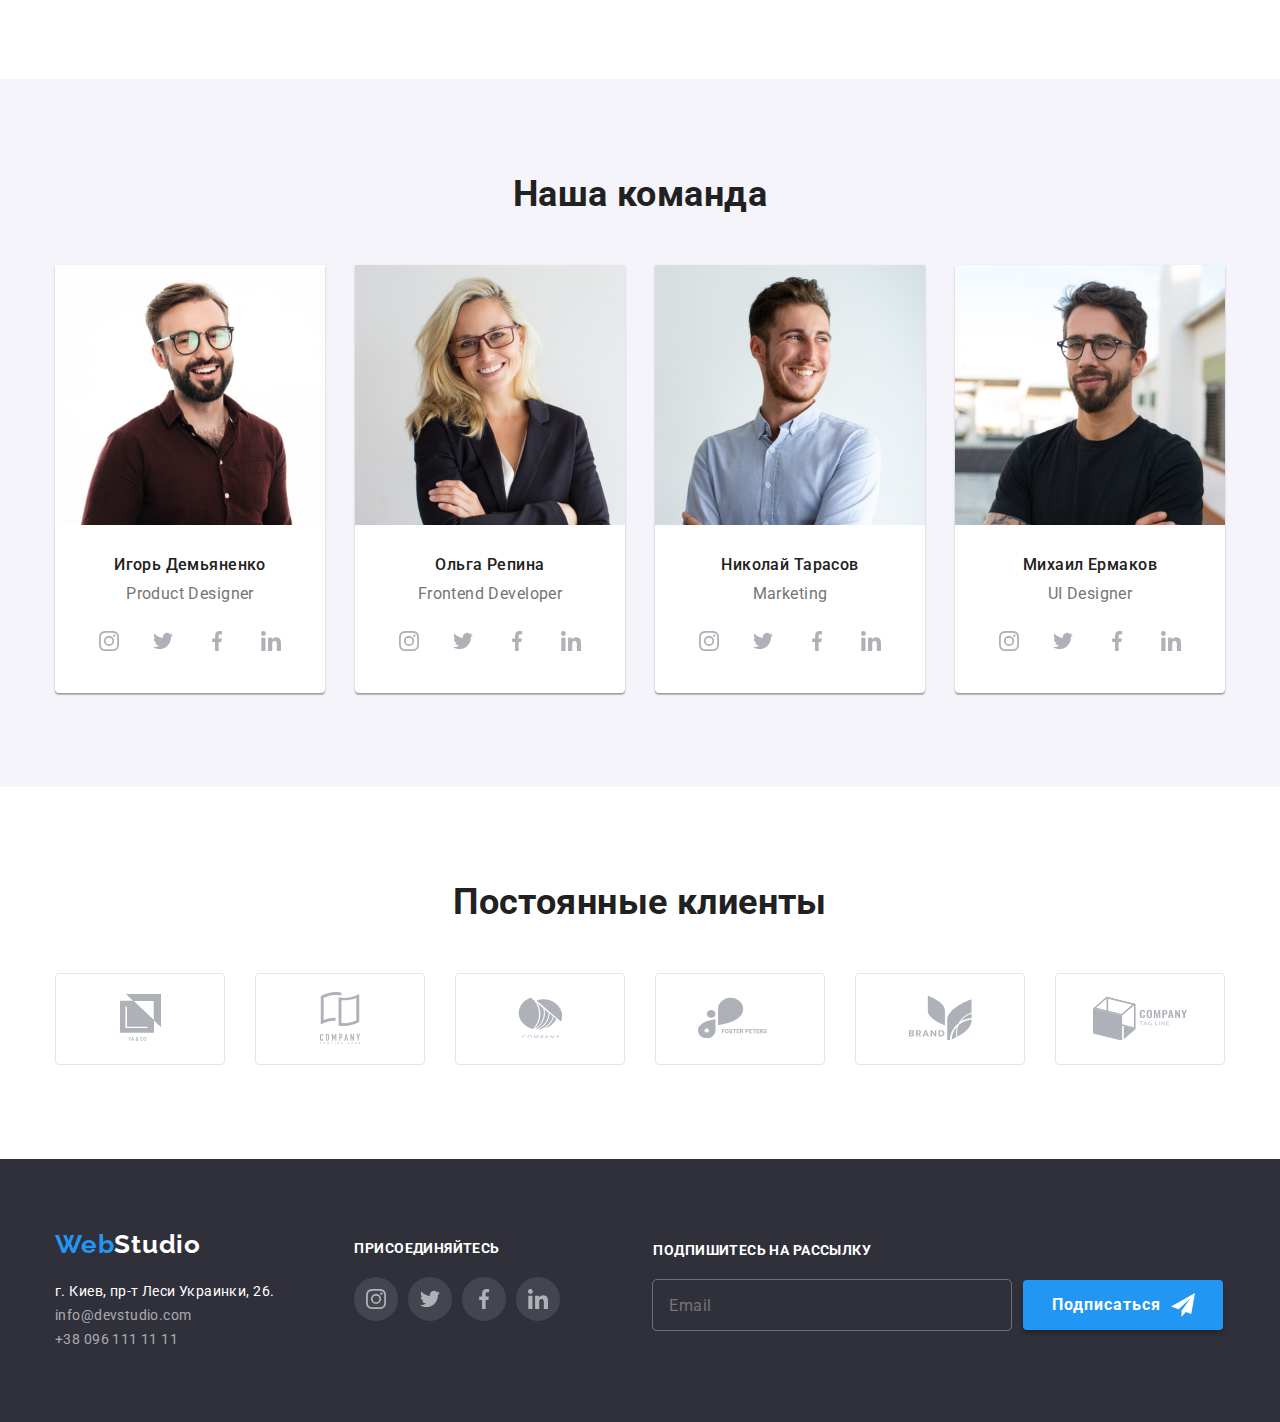
==== commit 74837053: "Исправление замечаний" ====
--- a/index.html
+++ b/index.html
@@ -74,9 +74,9 @@
 
     <main>
       <!-- Герой -->
-      <section class="section-hero">
-        <div class="section-hero__container">
-          <h1 class="section-hero__hero-title">
+      <section class="hero-section">
+        <div class="hero-section__container">
+          <h1 class="hero-section__hero-title">
             Эффективные решения для вашего бизнеса
           </h1>
           <button data-modal-open type="button" class="button primary">
--- a/css/main.min.css
+++ b/css/main.min.css
@@ -1 +1 @@
-:root{--primary-text-color: #212121;--secondary-text-color: #757575;--accent-color: #2196F3;--primary-white-color: #FFFFFF;--footer-color: rgba(255, 255, 255, 0.6);--secondary-bg-color: #2F303A;--button-bg-color: #F5F4FA;--border-card-color: #EEEEEE;--border-header-color: #ECECEC;--icon-color: #AFB1B8;--borger-client-color: #E5E5E5;--bg-modal-color: rgba(0, 0, 0, 0.25)}.visually-hidden{position:absolute;white-space:nowrap;width:1px;height:1px;overflow:hidden;border:0;padding:0;clip:rect(0 0 0 0);-webkit-clip-path:inset(50%);clip-path:inset(50%);margin:-1px}/*! modern-normalize v0.6.0 | MIT License | https://github.com/sindresorhus/modern-normalize */*,*::before,*::after{-webkit-box-sizing:border-box;box-sizing:border-box}:root{-moz-tab-size:4;-o-tab-size:4;tab-size:4}html{line-height:1.15;-webkit-text-size-adjust:100%}body{margin:0}body{font-family:system-ui,-apple-system,"Segoe UI",Roboto,Helvetica,Arial,sans-serif,"Apple Color Emoji","Segoe UI Emoji"}hr{height:0}abbr[title]{-webkit-text-decoration:underline dotted;text-decoration:underline dotted}b,strong{font-weight:bolder}code,kbd,samp,pre{font-family:SFMono-Regular,Consolas,"Liberation Mono",Menlo,monospace;font-size:1em}small{font-size:80%}sub,sup{font-size:75%;line-height:0;position:relative;vertical-align:baseline}sub{bottom:-0.25em}sup{top:-0.5em}button,input,optgroup,select,textarea{font-family:inherit;font-size:100%;line-height:1.15;margin:0}button,select{text-transform:none}button,[type=button],[type=reset],[type=submit]{-webkit-appearance:button}button::-moz-focus-inner,[type=button]::-moz-focus-inner,[type=reset]::-moz-focus-inner,[type=submit]::-moz-focus-inner{border-style:none;padding:0}button:-moz-focusring,[type=button]:-moz-focusring,[type=reset]:-moz-focusring,[type=submit]:-moz-focusring{outline:1px dotted ButtonText}fieldset{padding:.35em .75em .625em}legend{padding:0}progress{vertical-align:baseline}[type=number]::-webkit-inner-spin-button,[type=number]::-webkit-outer-spin-button{height:auto}[type=search]{-webkit-appearance:textfield;outline-offset:-2px}[type=search]::-webkit-search-decoration{-webkit-appearance:none}::-webkit-file-upload-button{-webkit-appearance:button;font:inherit}summary{display:list-item}.team__section,.footer-section,.clients-section,.work__section,.advantages__section{padding-top:94px;padding-bottom:94px}.team__container,.footer-container,.clients__container,.work__section,.advantages__container{margin-left:auto;margin-right:auto;width:1200px;padding-left:15px;padding-right:15px}body{background-color:var(--primary-white-color);color:var(--primary-text-color);font-family:"Roboto",sans-serif;font-size:14px;letter-spacing:.03em}html{-webkit-box-sizing:border-box;box-sizing:border-box}*,*::after,*::before{-webkit-box-sizing:inherit;box-sizing:inherit}.list{padding:0;margin:0;list-style:none}.link{text-decoration:none;color:inherit}img{display:block;max-width:100%;height:auto}.container{margin-left:auto;margin-right:auto;width:1200px;padding-left:15px;padding-right:15px}.section{padding-top:94px;padding-bottom:94px}.button.primary{display:block;padding:10px 32px;margin:0 auto;min-width:200px;color:var(--primary-white-color);background-color:var(--accent-color);-webkit-box-shadow:0px 4px 4px rgba(0,0,0,.25);box-shadow:0px 4px 4px rgba(0,0,0,.25);font-weight:700;font-size:16px;line-height:1.88;letter-spacing:.06em}.button.primary:hover{color:var(--primary-white-color);background-color:#188ce8;-webkit-filter:drop-shadow(0px 4px 4px rgba(0, 0, 0, 0.25));filter:drop-shadow(0px 4px 4px rgba(0, 0, 0, 0.25));-webkit-transition:color 250ms cubic-bezier(0.4, 0, 0.2, 1);transition:color 250ms cubic-bezier(0.4, 0, 0.2, 1);-webkit-transition:background-color 250ms cubic-bezier(0.4, 0, 0.2, 1);transition:background-color 250ms cubic-bezier(0.4, 0, 0.2, 1)}.button{border-radius:4px;padding:6px 22px;min-width:73px;border:none;color:var(--primary-text-color);background-color:var(--button-bg-color);cursor:pointer;font-family:inherit;font-size:16px;line-height:1.63;text-align:center;letter-spacing:.03em}.advantages__list{display:-webkit-box;display:-ms-flexbox;display:flex;-ms-flex-wrap:wrap;flex-wrap:wrap}.advantages__item{width:270px}.advantages__box{display:-webkit-box;display:-ms-flexbox;display:flex;-webkit-box-pack:center;-ms-flex-pack:center;justify-content:center;-webkit-box-align:center;-ms-flex-align:center;align-items:center;height:120px;width:270px;border-radius:4px;margin-bottom:30px;background-color:var(--button-bg-color)}.advantages__icon{margin:0 auto}.advantages__item:not(:last-child){margin-right:30px}.advantages__title{margin-top:0;margin-bottom:10px;text-transform:uppercase;font-size:14px;line-height:1.14}.advantages__text{margin-top:0;margin-bottom:0;color:var(--secondary-text-color);line-height:1.71}.work__section{padding-top:0px}.work__title{margin-top:0;margin-bottom:50px;font-size:36px;line-height:1.17;text-align:center}.work__list{display:-webkit-box;display:-ms-flexbox;display:flex;-ms-flex-wrap:wrap;flex-wrap:wrap;-webkit-box-pack:justify;-ms-flex-pack:justify;justify-content:space-between}.work__item{position:relative}.work__desс{font-weight:700;font-size:14px;line-height:1.14;text-align:center;letter-spacing:.03em;text-transform:uppercase;position:absolute;bottom:0;width:100%;padding:27px 0;margin:0;color:var(--primary-white-color);background-color:rgba(47,48,58,.8);-webkit-transition:-webkit-transform 250ms cubic-bezier(0.4, 0, 0.2, 1);transition:-webkit-transform 250ms cubic-bezier(0.4, 0, 0.2, 1);transition:transform 250ms cubic-bezier(0.4, 0, 0.2, 1);transition:transform 250ms cubic-bezier(0.4, 0, 0.2, 1), -webkit-transform 250ms cubic-bezier(0.4, 0, 0.2, 1)}.clients__title{margin-top:0;margin-bottom:50px;font-size:36px;line-height:1.17;text-align:center}.clients-list{display:-webkit-box;display:-ms-flexbox;display:flex}.client-item{display:-webkit-box;display:-ms-flexbox;display:flex;-webkit-box-pack:center;-ms-flex-pack:center;justify-content:center;-webkit-box-align:center;-ms-flex-align:center;align-items:center;width:170px;height:92px;border:1px solid var(--borger-client-color);border-radius:4px;margin-right:30px}.client-item:hover,.client-item:focus{border-color:var(--accent-color);border-radius:4px;-webkit-transition:border-top-color 250ms cubic-bezier(0.4, 0, 0.2, 1),border-right-color 250ms cubic-bezier(0.4, 0, 0.2, 1),border-bottom-color 250ms cubic-bezier(0.4, 0, 0.2, 1);transition:border-top-color 250ms cubic-bezier(0.4, 0, 0.2, 1),border-right-color 250ms cubic-bezier(0.4, 0, 0.2, 1),border-bottom-color 250ms cubic-bezier(0.4, 0, 0.2, 1)}.client-icon{fill:var(--icon-color)}.client-item:hover .client-icon,.client-item:focus .client-icon{fill:var(--accent-color);-webkit-transition:fill 250ms cubic-bezier(0.4, 0, 0.2, 1);transition:fill 250ms cubic-bezier(0.4, 0, 0.2, 1)}.client-item:last-child{margin:0}.item-icon{fill:var(--icon-color)}.item-icon:hover,.item-icon:focus{fill:var(--accent-color);-webkit-transition:fill 250ms cubic-bezier(0.4, 0, 0.2, 1);transition:fill 250ms cubic-bezier(0.4, 0, 0.2, 1)}.portfolio-filter{display:-webkit-box;display:-ms-flexbox;display:flex;-webkit-box-pack:center;-ms-flex-pack:center;justify-content:center;margin-bottom:50px}.portfolio-filter .item:not(:last-child){margin-right:8px}.primary-filter{color:var(--primary-white-color);background-color:var(--accent-color);font-size:16px;line-height:1.63;text-align:center;letter-spacing:.03em}.portfolio-filter .button:hover,.portfolio-filter .button:focus{color:var(--primary-white-color);background-color:var(--accent-color);-webkit-box-shadow:0px 3px 1px rgba(0,0,0,.1),0px 1px 2px rgba(0,0,0,.08),0px 2px 2px rgba(0,0,0,.12);box-shadow:0px 3px 1px rgba(0,0,0,.1),0px 1px 2px rgba(0,0,0,.08),0px 2px 2px rgba(0,0,0,.12);-webkit-transition:color 250ms cubic-bezier(0.4, 0, 0.2, 1),background-color 250ms cubic-bezier(0.4, 0, 0.2, 1),-webkit-box-shadow 250ms cubic-bezier(0.4, 0, 0.2, 1);transition:color 250ms cubic-bezier(0.4, 0, 0.2, 1),background-color 250ms cubic-bezier(0.4, 0, 0.2, 1),-webkit-box-shadow 250ms cubic-bezier(0.4, 0, 0.2, 1);transition:color 250ms cubic-bezier(0.4, 0, 0.2, 1),box-shadow 250ms cubic-bezier(0.4, 0, 0.2, 1),background-color 250ms cubic-bezier(0.4, 0, 0.2, 1);transition:color 250ms cubic-bezier(0.4, 0, 0.2, 1),box-shadow 250ms cubic-bezier(0.4, 0, 0.2, 1),background-color 250ms cubic-bezier(0.4, 0, 0.2, 1),-webkit-box-shadow 250ms cubic-bezier(0.4, 0, 0.2, 1)}.footer-section{background-color:var(--secondary-bg-color);padding-top:30px;padding-bottom:30px}.footer-container{display:-webkit-box;display:-ms-flexbox;display:flex}.footer__logo{color:var(--primary-text-color);font-family:Raleway,cursive;font-weight:700;font-size:26px;line-height:1.19;letter-spacing:.03em;text-decoration:none}.footer__logo-web{color:var(--accent-color)}.footer__logo-studio{color:var(--primary-white-color)}.footer__adress-list{margin-top:20px}.footer__adress{display:inline-block;margin-right:40px;text-decoration:none;font-style:normal;color:var(--primary-white-color);font-weight:400;line-height:1.71;letter-spacing:.03em}.footer__mail,.footer__tel{text-decoration:none;font-style:normal;color:var(--footer-color);font-weight:400;line-height:1.71;letter-spacing:.03em}.footer__mail:hover,.footer__mail:focus,.footer__tel:hover,.footer__tel:focus{color:var(--accent-color);-webkit-transition:color 250ms cubic-bezier(0.4, 0, 0.2, 1);transition:color 250ms cubic-bezier(0.4, 0, 0.2, 1)}.footer-social{display:inline-block}.footer-social__list{display:-webkit-box;display:-ms-flexbox;display:flex;-webkit-box-align:center;-ms-flex-align:center;align-items:center;-webkit-box-pack:center;-ms-flex-pack:center;justify-content:center;padding-bottom:30px}.footer-social__tittle{font-weight:700;font-size:14px;line-height:1.14;letter-spacing:.03em;margin-bottom:20px;color:var(--primary-white-color);text-transform:uppercase}.footer-social__item:not(:last-child){margin-right:10px}.footer-social__item{position:relative;width:44px;height:44px;border-radius:50%;fill:var(--primary-white-color);background-color:rgba(255,255,255,.1)}.subscription{margin-left:93px}.subscription__title{font-weight:700;font-size:14px;line-height:1.4;letter-spacing:.03em;text-transform:uppercase;margin-bottom:20px;color:var(--primary-white-color)}.subscription-mail{display:-webkit-box;display:-ms-flexbox;display:flex}.subscription-mail__input{width:358px;height:50px;padding:15px 16px;margin-right:12px;border:none;background-color:rgba(0,0,0,0);outline:1px solid rgba(255,255,255,.3);border-radius:4px;font-weight:400;font-size:16px;line-height:1.25;letter-spacing:.03em;color:rgba(255,255,255,.6)}.subscription-button{display:-webkit-box;display:-ms-flexbox;display:flex;text-align:center;-webkit-box-align:center;-ms-flex-align:center;align-items:center;padding:0px;padding-left:29px;min-width:200px;color:var(--primary-white-color);background-color:var(--accent-color);-webkit-box-shadow:0px 4px 4px rgba(0,0,0,.25);box-shadow:0px 4px 4px rgba(0,0,0,.25);font-weight:700;font-size:16px;line-height:1.88;letter-spacing:.06em}.subscription-button__title{margin-right:10px}.subscription-button__icon{display:-webkit-box;display:-ms-flexbox;display:flex;text-align:center;-webkit-box-align:center;-ms-flex-align:center;align-items:center;margin-left:10px}.header{border-bottom-width:1px;border-bottom-style:solid;border-bottom-color:#ececec}.header__main-nav{display:-webkit-box;display:-ms-flexbox;display:flex;-webkit-box-align:center;-ms-flex-align:center;align-items:center}.header__logo{color:var(--primary-text-color);font-family:Raleway,cursive;font-weight:700;font-size:26px;line-height:1.19;letter-spacing:.03em;text-decoration:none}.header__logo-web{color:var(--accent-color)}.site-nav{display:-webkit-box;display:-ms-flexbox;display:flex;margin-left:93px}.site-nav__item:not(:last-child){margin-right:50px}.site-nav__link{display:block;padding-top:32px;padding-bottom:32px;position:relative;text-decoration:none;color:inherit;color:var(--primary-text-color);font-weight:500;line-height:1.14;letter-spacing:.02em}.site-nav__link:hover,.site-nav__link:focus{color:var(--accent-color);-webkit-transition:color 250ms cubic-bezier(0.4, 0, 0.2, 1);transition:color 250ms cubic-bezier(0.4, 0, 0.2, 1)}.site-nav__link--current{color:var(--accent-color)}.site-nav__link::after{content:"";position:absolute;left:0;bottom:-2.6px;display:block;width:100%;height:4px;background-color:var(--accent-color);opacity:0;-webkit-transform:scaleX(0);transform:scaleX(0);-webkit-transform-origin:center left;transform-origin:center left;-webkit-transition:opacity 250ms cubic-bezier(0.4, 0, 0.2, 1),-webkit-transform 250ms cubic-bezier(0.4, 0, 0.2, 1);transition:opacity 250ms cubic-bezier(0.4, 0, 0.2, 1),-webkit-transform 250ms cubic-bezier(0.4, 0, 0.2, 1);transition:transform 250ms cubic-bezier(0.4, 0, 0.2, 1),opacity 250ms cubic-bezier(0.4, 0, 0.2, 1);transition:transform 250ms cubic-bezier(0.4, 0, 0.2, 1),opacity 250ms cubic-bezier(0.4, 0, 0.2, 1),-webkit-transform 250ms cubic-bezier(0.4, 0, 0.2, 1);border-radius:2px}.site-nav__link--current::after{content:"";position:absolute;left:0;bottom:-2.6px;display:block;width:100%;height:4px;background-color:var(--accent-color);opacity:1;-webkit-transform:scaleX(1);transform:scaleX(1);border-radius:2px}.site-nav__link:hover::after{opacity:1;width:100%;-webkit-transform:scaleX(1);transform:scaleX(1)}.contact-header__link:hover,.contact-header__link:focus{color:var(--accent-color);-webkit-transition:color 250ms cubic-bezier(0.4, 0, 0.2, 1);transition:color 250ms cubic-bezier(0.4, 0, 0.2, 1)}.contact-header{display:-webkit-box;display:-ms-flexbox;display:flex;margin-left:auto}.contact-header__item:not(:last-child){margin-right:50px}.contact-header__link{display:block;padding-top:32px;padding-bottom:32px;text-decoration:none;color:inherit;color:var(--secondary-text-color);font-weight:500;line-height:1.14;letter-spacing:.02em}.contact-header__icon{margin-right:10px;fill:inherit;vertical-align:middle;fill:currentColor}.section-hero{max-width:1600px;min-height:600px;margin-right:auto;margin-left:auto;background-image:-webkit-gradient(linear, left top, right top, from(rgba(47, 48, 58, 0.4)), to(rgba(47, 48, 58, 0.4))),url("../images/main-site/heager_img.jpg");background-image:linear-gradient(to right, rgba(47, 48, 58, 0.4), rgba(47, 48, 58, 0.4)),url("../images/main-site/heager_img.jpg");background-repeat:no-repeat;background-size:cover;background-position:center;padding-top:200px;padding-bottom:200px;background-color:var(--secondary-bg-color);text-align:center}.section-hero__hero-title{margin-top:0;margin-bottom:30px;margin-right:283px;margin-left:283px;color:var(--primary-white-color);text-transform:uppercase;font-weight:900;font-size:44px;line-height:1.5;letter-spacing:.06em}.section-hero__container{margin-left:auto;margin-right:auto;width:1200px;padding-left:15px;padding-right:15px}.backdrop{position:fixed;top:0;left:0;width:100%;height:100%;background-color:var(--bg-modal-color);opacity:1;-webkit-transition:opacity 250ms cubic-bezier(0.4, 0, 0.2, 1);transition:opacity 250ms cubic-bezier(0.4, 0, 0.2, 1)}.backdrop.is-hidden{opacity:0;pointer-events:none}.backdrop.is-hidden .modal{-webkit-transform:translate(-50%, -50%) scale(1.1);transform:translate(-50%, -50%) scale(1.1)}.modal{position:absolute;top:50%;left:50%;height:581px;width:528px;padding:0px;border-radius:4px;background-color:var(--primary-white-color);-webkit-transform:translate(-50%, -50%) scale(1);transform:translate(-50%, -50%) scale(1)}.modal-button{position:absolute;right:8px;top:8px;display:-webkit-box;display:-ms-flexbox;display:flex;-webkit-box-orient:vertical;-webkit-box-direction:normal;-ms-flex-direction:column;flex-direction:column;-webkit-box-pack:center;-ms-flex-pack:center;justify-content:center;-webkit-box-align:center;-ms-flex-align:center;align-items:center;cursor:pointer;width:30px;height:30px;border-radius:50%;background:var(--primary-white-color);border:1px solid rgba(0,0,0,.1)}.modal-button:hover,.modal-button:focus{fill:var(--accent-color);-webkit-transition:fill 250ms cubic-bezier(0.4, 0, 0.2, 1);transition:fill 250ms cubic-bezier(0.4, 0, 0.2, 1)}.title-form{font-weight:700;font-size:20px;line-height:1.15;text-align:center;letter-spacing:.03em;color:var(--primary-text-color);margin-top:40px;margin-bottom:12px}.form-field{position:relative;display:-webkit-box;display:-ms-flexbox;display:flex;-webkit-box-orient:vertical;-webkit-box-direction:normal;-ms-flex-direction:column;flex-direction:column;margin-right:40px;margin-left:40px;margin-bottom:10px}.form-field label{letter-spacing:.01em;font-weight:400;font-size:12px;line-height:1.17;color:var(--secondary-text-color);margin-bottom:4px}.form-input{width:100%;margin:0;padding:10px 20px;padding-left:40px;font:inherit;cursor:pointer}.form-field input,.form-field textarea{border:1px solid rgba(33,33,33,.2);border-radius:4px}.form-field textarea:focus{border:1px solid var(--accent-color);outline:rgba(0,0,0,0);-webkit-transition:border 250ms cubic-bezier(0.4, 0, 0.2, 1);transition:border 250ms cubic-bezier(0.4, 0, 0.2, 1)}.form-field textarea{resize:none;cursor:pointer;height:120px;padding-top:12px;padding-left:16px}.form-field textarea::-webkit-input-placeholder{font-weight:400;font-size:12px;line-height:1.17;letter-spacing:.01em;color:rgba(117,117,117,.5);padding-top:3px;padding-left:2px}.form-field textarea::-moz-placeholder{font-weight:400;font-size:12px;line-height:1.17;letter-spacing:.01em;color:rgba(117,117,117,.5);padding-top:3px;padding-left:2px}.form-field textarea:-ms-input-placeholder{font-weight:400;font-size:12px;line-height:1.17;letter-spacing:.01em;color:rgba(117,117,117,.5);padding-top:3px;padding-left:2px}.form-field textarea::-ms-input-placeholder{font-weight:400;font-size:12px;line-height:1.17;letter-spacing:.01em;color:rgba(117,117,117,.5);padding-top:3px;padding-left:2px}.form-field textarea::placeholder{font-weight:400;font-size:12px;line-height:1.17;letter-spacing:.01em;color:rgba(117,117,117,.5);padding-top:3px;padding-left:2px}.form-field.submit{display:inline;font-weight:400;font-size:14px;line-height:2;letter-spacing:.03em;margin-bottom:40px}.modal-icon{position:absolute;top:50%;left:12px;display:inline-block}.form-input:focus{border:1px solid var(--accent-color);outline:rgba(0,0,0,0);-webkit-transition:border 250ms cubic-bezier(0.4, 0, 0.2, 1);transition:border 250ms cubic-bezier(0.4, 0, 0.2, 1)}.form-input:focus~.modal-icon{fill:var(--accent-color);-webkit-transition:fill 250ms cubic-bezier(0.4, 0, 0.2, 1);transition:fill 250ms cubic-bezier(0.4, 0, 0.2, 1)}.checkbox{position:absolute;width:1px;height:1px;margin:-1px;border:0;padding:0;clip:rect(0 0 0 0);overflow:hidden}.checkbox-label{display:-webkit-box;display:-ms-flexbox;display:flex;-webkit-box-align:center;-ms-flex-align:center;align-items:center;-webkit-box-pack:center;-ms-flex-pack:center;justify-content:center;margin-top:20px;margin-bottom:30px}.icon{display:inline;width:16px;height:15px;margin-right:7px;border:2px solid var(--primary-text-color);border-radius:4px}.checkbox:checked+.icon{border-color:rgba(0,0,0,0);background-color:var(--accent-color);background-image:url("../images/full-check.svg");background-size:contain;background-origin:border-box}.checkbox-text{font-style:normal;font-weight:400;font-size:14px;line-height:1.7;letter-spacing:.03em;margin-right:5px}.checkbox-link{color:var(--accent-color);margin-bottom:2px}.checkbox-link{font-weight:400;font-size:14px;line-height:1.7px;letter-spacing:.03em}.portfolio-list{display:-webkit-box;display:-ms-flexbox;display:flex;-ms-flex-wrap:wrap;flex-wrap:wrap}.portfolio-list .item:hover,.portfolio-list .item:focus{-webkit-box-shadow:0px 1px 1px rgba(0,0,0,.12),0px 4px 4px rgba(0,0,0,.06),1px 4px 6px rgba(0,0,0,.16);box-shadow:0px 1px 1px rgba(0,0,0,.12),0px 4px 4px rgba(0,0,0,.06),1px 4px 6px rgba(0,0,0,.16);-webkit-transition:-webkit-box-shadow 250ms cubic-bezier(0.4, 0, 0.2, 1);transition:-webkit-box-shadow 250ms cubic-bezier(0.4, 0, 0.2, 1);transition:box-shadow 250ms cubic-bezier(0.4, 0, 0.2, 1);transition:box-shadow 250ms cubic-bezier(0.4, 0, 0.2, 1), -webkit-box-shadow 250ms cubic-bezier(0.4, 0, 0.2, 1)}.portfolio-list .item{width:calc((100% - 60px)/3);margin-right:30px}.portfolio-list .item .description{position:relative;border-right-width:1px;border-right-style:solid;border-right-color:var(--border-card-color);border-bottom-width:1px;border-bottom-style:solid;border-bottom-color:var(--border-card-color);border-left-width:1px;border-left-style:solid;border-left-color:var(--border-card-color);padding-left:24px}.portfolio-list .item:nth-child(3n){margin-right:0}.portfolio-list .item:not(:nth-last-child(-n+3)){margin-bottom:30px}.portfolio-list .title{margin-top:0;margin-bottom:4px;padding-top:24px;color:var(--primary-text-color);font-size:18px;line-height:2;letter-spacing:.06em}.portfolio-list .text{margin-top:0;margin-bottom:20px;color:var(--secondary-text-color);font-weight:400;font-size:16px;line-height:1.88;letter-spacing:.03em}.portfolio-link{position:relative}.portfolio-img{position:relative;overflow:hidden;height:294px}.project-description{display:-webkit-box;display:-ms-flexbox;display:flex;-webkit-box-pack:center;-ms-flex-pack:center;justify-content:center;-webkit-box-align:center;-ms-flex-align:center;align-items:center;position:absolute;top:0;width:100%;height:100%;overflow:hidden;-webkit-transform:translateY(103%);transform:translateY(103%);background-color:var(--accent-color);opacity:.9;-webkit-transition:width .25s cubic-bezier(0.4, 0, 0.2, 1),-webkit-transform .25s cubic-bezier(0.4, 0, 0.2, 1);transition:width .25s cubic-bezier(0.4, 0, 0.2, 1),-webkit-transform .25s cubic-bezier(0.4, 0, 0.2, 1);transition:transform .25s cubic-bezier(0.4, 0, 0.2, 1),width .25s cubic-bezier(0.4, 0, 0.2, 1);transition:transform .25s cubic-bezier(0.4, 0, 0.2, 1),width .25s cubic-bezier(0.4, 0, 0.2, 1),-webkit-transform .25s cubic-bezier(0.4, 0, 0.2, 1)}.item:hover .project-description,.item:focus .project-description{-webkit-transform:translateY(0);transform:translateY(0)}.project-text{margin-left:24px;font-size:18px;line-height:1.55;letter-spacing:.03em;color:var(--primary-white-color)}.team__section{padding-top:94px;background-color:var(--button-bg-color)}.team__title{margin-top:0;margin-bottom:50px;font-size:36px;line-height:1.17;text-align:center}.team-list{display:-webkit-box;display:-ms-flexbox;display:flex;-ms-flex-wrap:wrap;flex-wrap:wrap}.team-list__item:not(:last-child){margin-right:30px}.team-list__item{border-bottom-right-radius:4px;border-bottom-left-radius:4px;-webkit-box-shadow:0px 1px 3px rgba(0,0,0,.12),0px 1px 1px rgba(0,0,0,.14),0px 2px 1px rgba(0,0,0,.2);box-shadow:0px 1px 3px rgba(0,0,0,.12),0px 1px 1px rgba(0,0,0,.14),0px 2px 1px rgba(0,0,0,.2);background-color:var(--primary-white-color)}.team-list__title{margin-top:0;margin-bottom:0;padding-top:30px;padding-bottom:10px;font-weight:500;font-size:16px;line-height:1.19;text-align:center}.team-list__text{margin-top:0;margin-bottom:0px;padding-bottom:16px;color:var(--secondary-text-color);font-size:16px;line-height:1.19;text-align:center}.socials{display:-webkit-box;display:-ms-flexbox;display:flex;-webkit-box-align:center;-ms-flex-align:center;align-items:center;-webkit-box-pack:center;-ms-flex-pack:center;justify-content:center;padding-bottom:30px}.socials-item:not(:last-child){margin-right:10px}.socials-link{display:-webkit-box;display:-ms-flexbox;display:flex;-webkit-box-pack:center;-ms-flex-pack:center;justify-content:center;-webkit-box-align:center;-ms-flex-align:center;align-items:center;width:100%;height:100%;color:var(--icon-color);border-radius:50%}.socials-link:hover,.socials-link:focus{color:var(--primary-white-color);background-color:var(--accent-color);-webkit-transition:color 250ms cubic-bezier(0.4, 0, 0.2, 1);transition:color 250ms cubic-bezier(0.4, 0, 0.2, 1)}.socials-icon{fill:currentColor}/*# sourceMappingURL=main.min.css.map */+:root{--primary-text-color: #212121;--secondary-text-color: #757575;--accent-color: #2196F3;--primary-white-color: #FFFFFF;--footer-color: rgba(255, 255, 255, 0.6);--secondary-bg-color: #2F303A;--button-bg-color: #F5F4FA;--border-card-color: #EEEEEE;--border-header-color: #ECECEC;--icon-color: #AFB1B8;--borger-client-color: #E5E5E5;--bg-modal-color: rgba(0, 0, 0, 0.25)}.visually-hidden{position:absolute;white-space:nowrap;width:1px;height:1px;overflow:hidden;border:0;padding:0;clip:rect(0 0 0 0);-webkit-clip-path:inset(50%);clip-path:inset(50%);margin:-1px}/*! modern-normalize v0.6.0 | MIT License | https://github.com/sindresorhus/modern-normalize */*,*::before,*::after{-webkit-box-sizing:border-box;box-sizing:border-box}:root{-moz-tab-size:4;-o-tab-size:4;tab-size:4}html{line-height:1.15;-webkit-text-size-adjust:100%}body{margin:0}body{font-family:system-ui,-apple-system,"Segoe UI",Roboto,Helvetica,Arial,sans-serif,"Apple Color Emoji","Segoe UI Emoji"}hr{height:0}abbr[title]{-webkit-text-decoration:underline dotted;text-decoration:underline dotted}b,strong{font-weight:bolder}code,kbd,samp,pre{font-family:SFMono-Regular,Consolas,"Liberation Mono",Menlo,monospace;font-size:1em}small{font-size:80%}sub,sup{font-size:75%;line-height:0;position:relative;vertical-align:baseline}sub{bottom:-0.25em}sup{top:-0.5em}button,input,optgroup,select,textarea{font-family:inherit;font-size:100%;line-height:1.15;margin:0}button,select{text-transform:none}button,[type=button],[type=reset],[type=submit]{-webkit-appearance:button}button::-moz-focus-inner,[type=button]::-moz-focus-inner,[type=reset]::-moz-focus-inner,[type=submit]::-moz-focus-inner{border-style:none;padding:0}button:-moz-focusring,[type=button]:-moz-focusring,[type=reset]:-moz-focusring,[type=submit]:-moz-focusring{outline:1px dotted ButtonText}fieldset{padding:.35em .75em .625em}legend{padding:0}progress{vertical-align:baseline}[type=number]::-webkit-inner-spin-button,[type=number]::-webkit-outer-spin-button{height:auto}[type=search]{-webkit-appearance:textfield;outline-offset:-2px}[type=search]::-webkit-search-decoration{-webkit-appearance:none}::-webkit-file-upload-button{-webkit-appearance:button;font:inherit}summary{display:list-item}.team__section,.portfolio-section,.footer-section,.clients-section,.work__section,.advantages__section{padding-top:94px;padding-bottom:94px}.team__container,.portfolio-container,.footer-container,.clients__container,.work__section,.advantages__container{margin-left:auto;margin-right:auto;width:1200px;padding-left:15px;padding-right:15px}body{background-color:var(--primary-white-color);color:var(--primary-text-color);font-family:"Roboto",sans-serif;font-size:14px;letter-spacing:.03em}html{-webkit-box-sizing:border-box;box-sizing:border-box}*,*::after,*::before{-webkit-box-sizing:inherit;box-sizing:inherit}.list{padding:0;margin:0;list-style:none}.link{text-decoration:none;color:inherit}img{display:block;max-width:100%;height:auto}.container{margin-left:auto;margin-right:auto;width:1200px;padding-left:15px;padding-right:15px}.section{padding-top:94px;padding-bottom:94px}.button.primary{display:block;padding:10px 32px;margin:0 auto;min-width:200px;color:var(--primary-white-color);background-color:var(--accent-color);-webkit-box-shadow:0px 4px 4px rgba(0,0,0,.25);box-shadow:0px 4px 4px rgba(0,0,0,.25);font-weight:700;font-size:16px;line-height:1.88;letter-spacing:.06em}.button.primary:hover{color:var(--primary-white-color);background-color:#188ce8;-webkit-filter:drop-shadow(0px 4px 4px rgba(0, 0, 0, 0.25));filter:drop-shadow(0px 4px 4px rgba(0, 0, 0, 0.25));-webkit-transition:color 250ms cubic-bezier(0.4, 0, 0.2, 1);transition:color 250ms cubic-bezier(0.4, 0, 0.2, 1);-webkit-transition:background-color 250ms cubic-bezier(0.4, 0, 0.2, 1);transition:background-color 250ms cubic-bezier(0.4, 0, 0.2, 1)}.button{border-radius:4px;padding:6px 22px;min-width:73px;border:none;color:var(--primary-text-color);background-color:var(--button-bg-color);cursor:pointer;font-family:inherit;font-size:16px;line-height:1.63;text-align:center;letter-spacing:.03em}.advantages__list{display:-webkit-box;display:-ms-flexbox;display:flex;-ms-flex-wrap:wrap;flex-wrap:wrap}.advantages__item{width:270px}.advantages__item:not(:last-child){margin-right:30px}.advantages__item:not(:last-child){margin-right:30px}.advantages__box{display:-webkit-box;display:-ms-flexbox;display:flex;-webkit-box-pack:center;-ms-flex-pack:center;justify-content:center;-webkit-box-align:center;-ms-flex-align:center;align-items:center;height:120px;width:270px;border-radius:4px;margin-bottom:30px;background-color:var(--button-bg-color)}.advantages__icon{margin:0 auto}.advantages__title{margin-top:0;margin-bottom:10px;text-transform:uppercase;font-size:14px;line-height:1.14}.advantages__text{margin-top:0;margin-bottom:0;color:var(--secondary-text-color);line-height:1.71}.work__section{padding-top:0px}.work__title{margin-top:0;margin-bottom:50px;font-size:36px;line-height:1.17;text-align:center}.work__list{display:-webkit-box;display:-ms-flexbox;display:flex;-ms-flex-wrap:wrap;flex-wrap:wrap;-webkit-box-pack:justify;-ms-flex-pack:justify;justify-content:space-between}.work__item{position:relative}.work__desс{font-weight:700;font-size:14px;line-height:1.14;text-align:center;letter-spacing:.03em;text-transform:uppercase;position:absolute;bottom:0;width:100%;padding:27px 0;margin:0;color:var(--primary-white-color);background-color:rgba(47,48,58,.8);-webkit-transition:-webkit-transform 250ms cubic-bezier(0.4, 0, 0.2, 1);transition:-webkit-transform 250ms cubic-bezier(0.4, 0, 0.2, 1);transition:transform 250ms cubic-bezier(0.4, 0, 0.2, 1);transition:transform 250ms cubic-bezier(0.4, 0, 0.2, 1), -webkit-transform 250ms cubic-bezier(0.4, 0, 0.2, 1)}.clients__title{margin-top:0;margin-bottom:50px;font-size:36px;line-height:1.17;text-align:center}.clients-list{display:-webkit-box;display:-ms-flexbox;display:flex}.client-item{display:-webkit-box;display:-ms-flexbox;display:flex;-webkit-box-pack:center;-ms-flex-pack:center;justify-content:center;-webkit-box-align:center;-ms-flex-align:center;align-items:center;width:170px;height:92px;border:1px solid var(--borger-client-color);border-radius:4px;margin-right:30px}.client-item:hover,.client-item:focus{border-color:var(--accent-color);border-radius:4px;-webkit-transition:border-top-color 250ms cubic-bezier(0.4, 0, 0.2, 1),border-right-color 250ms cubic-bezier(0.4, 0, 0.2, 1),border-bottom-color 250ms cubic-bezier(0.4, 0, 0.2, 1);transition:border-top-color 250ms cubic-bezier(0.4, 0, 0.2, 1),border-right-color 250ms cubic-bezier(0.4, 0, 0.2, 1),border-bottom-color 250ms cubic-bezier(0.4, 0, 0.2, 1)}.client-item:last-child{margin:0}.client-item:hover .client-icon,.client-item:focus .client-icon{fill:var(--accent-color);-webkit-transition:fill 250ms cubic-bezier(0.4, 0, 0.2, 1);transition:fill 250ms cubic-bezier(0.4, 0, 0.2, 1)}.client-icon{fill:var(--icon-color)}.portfolio-filter{display:-webkit-box;display:-ms-flexbox;display:flex;-webkit-box-pack:center;-ms-flex-pack:center;justify-content:center;margin-bottom:50px}.portfolio-filter__item:not(:last-child){margin-right:8px}.button{font-weight:500;color:var(--primary-text-color)}.button:hover,.button:focus{color:var(--primary-white-color);background-color:var(--accent-color);-webkit-box-shadow:0px 3px 1px rgba(0,0,0,.1),0px 1px 2px rgba(0,0,0,.08),0px 2px 2px rgba(0,0,0,.12);box-shadow:0px 3px 1px rgba(0,0,0,.1),0px 1px 2px rgba(0,0,0,.08),0px 2px 2px rgba(0,0,0,.12);-webkit-transition:color 250ms cubic-bezier(0.4, 0, 0.2, 1),background-color 250ms cubic-bezier(0.4, 0, 0.2, 1),-webkit-box-shadow 250ms cubic-bezier(0.4, 0, 0.2, 1);transition:color 250ms cubic-bezier(0.4, 0, 0.2, 1),background-color 250ms cubic-bezier(0.4, 0, 0.2, 1),-webkit-box-shadow 250ms cubic-bezier(0.4, 0, 0.2, 1);transition:color 250ms cubic-bezier(0.4, 0, 0.2, 1),box-shadow 250ms cubic-bezier(0.4, 0, 0.2, 1),background-color 250ms cubic-bezier(0.4, 0, 0.2, 1);transition:color 250ms cubic-bezier(0.4, 0, 0.2, 1),box-shadow 250ms cubic-bezier(0.4, 0, 0.2, 1),background-color 250ms cubic-bezier(0.4, 0, 0.2, 1),-webkit-box-shadow 250ms cubic-bezier(0.4, 0, 0.2, 1)}.button__primary-filter{color:var(--primary-white-color);background-color:var(--accent-color);font-size:16px;line-height:1.63;text-align:center;letter-spacing:.03em}.footer-section{background-color:var(--secondary-bg-color);padding-top:70px;padding-bottom:70px}.footer-container{display:-webkit-box;display:-ms-flexbox;display:flex}.footer-adress{margin-right:40px}.footer__logo{color:var(--primary-text-color);font-family:Raleway,cursive;font-weight:700;font-size:26px;line-height:1.19;letter-spacing:.03em;text-decoration:none}.footer__logo-web{color:var(--accent-color)}.footer__logo-studio{color:var(--primary-white-color)}.footer__adress-list{margin-top:20px}.footer__adress{display:inline-block;margin-right:40px;text-decoration:none;font-style:normal;color:var(--primary-white-color);font-weight:400;line-height:1.71;letter-spacing:.03em}.footer__mail,.footer__tel{text-decoration:none;font-style:normal;color:var(--footer-color);font-weight:400;line-height:1.71;letter-spacing:.03em}.footer__mail:hover,.footer__mail:focus,.footer__mail:hover,.footer__mail:focus,.footer__tel:hover,.footer__tel:focus,.footer__tel:hover,.footer__tel:focus{color:var(--accent-color);-webkit-transition:color 250ms cubic-bezier(0.4, 0, 0.2, 1);transition:color 250ms cubic-bezier(0.4, 0, 0.2, 1)}.footer-social{display:inline-block}.footer-social__list{display:-webkit-box;display:-ms-flexbox;display:flex;-webkit-box-align:center;-ms-flex-align:center;align-items:center;-webkit-box-pack:center;-ms-flex-pack:center;justify-content:center;padding-bottom:30px}.footer-social__tittle{font-weight:700;font-size:14px;line-height:1.14;letter-spacing:.03em;margin-bottom:20px;color:var(--primary-white-color);text-transform:uppercase}.footer-social__item{position:relative;width:44px;height:44px;border-radius:50%;fill:var(--primary-white-color);background-color:rgba(255,255,255,.1)}.footer-social__item:not(:last-child){margin-right:10px}.subscription{margin-left:93px}.subscription__title{font-weight:700;font-size:14px;line-height:1.4;letter-spacing:.03em;text-transform:uppercase;margin-bottom:20px;color:var(--primary-white-color)}.subscription-mail{display:-webkit-box;display:-ms-flexbox;display:flex}.subscription-mail__input{width:358px;height:50px;padding:15px 16px;margin-right:12px;border:none;background-color:rgba(0,0,0,0);outline:1px solid rgba(255,255,255,.3);border-radius:4px;font-weight:400;font-size:16px;line-height:1.25;letter-spacing:.03em;color:rgba(255,255,255,.6)}.subscription-button{display:-webkit-box;display:-ms-flexbox;display:flex;text-align:center;-webkit-box-align:center;-ms-flex-align:center;align-items:center;padding:0px;padding-left:29px;min-width:200px;color:var(--primary-white-color);background-color:var(--accent-color);-webkit-box-shadow:0px 4px 4px rgba(0,0,0,.25);box-shadow:0px 4px 4px rgba(0,0,0,.25);font-weight:700;font-size:16px;line-height:1.88;letter-spacing:.06em}.subscription-button__title{margin-right:10px}.subscription-button__icon{display:-webkit-box;display:-ms-flexbox;display:flex;text-align:center;-webkit-box-align:center;-ms-flex-align:center;align-items:center;margin-left:10px}.header{border-bottom-width:1px;border-bottom-style:solid;border-bottom-color:#ececec}.header__main-nav{display:-webkit-box;display:-ms-flexbox;display:flex;-webkit-box-align:center;-ms-flex-align:center;align-items:center}.header__logo{color:var(--primary-text-color);font-family:Raleway,cursive;font-weight:700;font-size:26px;line-height:1.19;letter-spacing:.03em;text-decoration:none}.header__logo-web{color:var(--accent-color)}.site-nav{display:-webkit-box;display:-ms-flexbox;display:flex;margin-left:93px}.site-nav__item:not(:last-child){margin-right:50px}.site-nav__link{display:block;padding-top:32px;padding-bottom:32px;position:relative;text-decoration:none;color:inherit;color:var(--primary-text-color);font-weight:500;line-height:1.14;letter-spacing:.02em}.site-nav__link:hover,.site-nav__link:focus{color:var(--accent-color);-webkit-transition:color 250ms cubic-bezier(0.4, 0, 0.2, 1);transition:color 250ms cubic-bezier(0.4, 0, 0.2, 1)}.site-nav__link::after{content:"";position:absolute;left:0;bottom:-2.6px;display:block;width:100%;height:4px;background-color:var(--accent-color);opacity:0;-webkit-transform:scaleX(0);transform:scaleX(0);-webkit-transform-origin:center left;transform-origin:center left;-webkit-transition:opacity 250ms cubic-bezier(0.4, 0, 0.2, 1),-webkit-transform 250ms cubic-bezier(0.4, 0, 0.2, 1);transition:opacity 250ms cubic-bezier(0.4, 0, 0.2, 1),-webkit-transform 250ms cubic-bezier(0.4, 0, 0.2, 1);transition:transform 250ms cubic-bezier(0.4, 0, 0.2, 1),opacity 250ms cubic-bezier(0.4, 0, 0.2, 1);transition:transform 250ms cubic-bezier(0.4, 0, 0.2, 1),opacity 250ms cubic-bezier(0.4, 0, 0.2, 1),-webkit-transform 250ms cubic-bezier(0.4, 0, 0.2, 1);border-radius:2px}.site-nav__link:hover::after{opacity:1;width:100%;-webkit-transform:scaleX(1);transform:scaleX(1)}.site-nav__link--current{color:var(--accent-color)}.site-nav__link--current::after{content:"";position:absolute;left:0;bottom:-2.6px;display:block;width:100%;height:4px;background-color:var(--accent-color);opacity:1;-webkit-transform:scaleX(1);transform:scaleX(1);border-radius:2px}.contact-header{display:-webkit-box;display:-ms-flexbox;display:flex;margin-left:auto}.contact-header__item:not(:last-child){margin-right:50px}.contact-header__link{display:block;padding-top:32px;padding-bottom:32px;text-decoration:none;color:inherit;color:var(--secondary-text-color);font-weight:500;line-height:1.14;letter-spacing:.02em}.contact-header__link:hover,.contact-header__link:focus{color:var(--accent-color);-webkit-transition:color 250ms cubic-bezier(0.4, 0, 0.2, 1);transition:color 250ms cubic-bezier(0.4, 0, 0.2, 1)}.contact-header__icon{margin-right:10px;fill:inherit;vertical-align:middle;fill:currentColor}.hero-section{max-width:1600px;min-height:600px;margin-right:auto;margin-left:auto;background-image:-webkit-gradient(linear, left top, right top, from(rgba(47, 48, 58, 0.4)), to(rgba(47, 48, 58, 0.4))),url("../images/main-site/heager_img.jpg");background-image:linear-gradient(to right, rgba(47, 48, 58, 0.4), rgba(47, 48, 58, 0.4)),url("../images/main-site/heager_img.jpg");background-repeat:no-repeat;background-size:cover;background-position:center;padding-top:200px;padding-bottom:200px;background-color:var(--secondary-bg-color);text-align:center}.hero-section__hero-title{margin-top:0;margin-bottom:30px;margin-right:283px;margin-left:283px;color:var(--primary-white-color);text-transform:uppercase;font-weight:900;font-size:44px;line-height:1.5;letter-spacing:.06em}.hero-section__container{margin-left:auto;margin-right:auto;width:1200px;padding-left:15px;padding-right:15px}.backdrop{position:fixed;top:0;left:0;width:100%;height:100%;background-color:var(--bg-modal-color);opacity:1;-webkit-transition:opacity 250ms cubic-bezier(0.4, 0, 0.2, 1);transition:opacity 250ms cubic-bezier(0.4, 0, 0.2, 1)}.backdrop.is-hidden{opacity:0;pointer-events:none}.backdrop.is-hidden .modal{-webkit-transform:translate(-50%, -50%) scale(1.1);transform:translate(-50%, -50%) scale(1.1)}.modal{position:absolute;top:50%;left:50%;height:581px;width:528px;padding:0px;border-radius:4px;background-color:var(--primary-white-color);-webkit-transform:translate(-50%, -50%) scale(1);transform:translate(-50%, -50%) scale(1)}.modal-button{position:absolute;right:8px;top:8px;display:-webkit-box;display:-ms-flexbox;display:flex;-webkit-box-orient:vertical;-webkit-box-direction:normal;-ms-flex-direction:column;flex-direction:column;-webkit-box-pack:center;-ms-flex-pack:center;justify-content:center;-webkit-box-align:center;-ms-flex-align:center;align-items:center;cursor:pointer;width:30px;height:30px;border-radius:50%;background:var(--primary-white-color);border:1px solid rgba(0,0,0,.1)}.modal-button:hover,.modal-button:focus{fill:var(--accent-color);-webkit-transition:fill 250ms cubic-bezier(0.4, 0, 0.2, 1);transition:fill 250ms cubic-bezier(0.4, 0, 0.2, 1)}.title-form{font-weight:700;font-size:20px;line-height:1.15;text-align:center;letter-spacing:.03em;color:var(--primary-text-color);margin-top:40px;margin-bottom:12px}.form-field{position:relative;display:-webkit-box;display:-ms-flexbox;display:flex;-webkit-box-orient:vertical;-webkit-box-direction:normal;-ms-flex-direction:column;flex-direction:column;margin-right:40px;margin-left:40px;margin-bottom:10px}.form-field label{letter-spacing:.01em;font-weight:400;font-size:12px;line-height:1.17;color:var(--secondary-text-color);margin-bottom:4px}.form-input{width:100%;margin:0;padding:10px 20px;padding-left:40px;font:inherit;cursor:pointer}.form-input:focus{border:1px solid var(--accent-color);outline:rgba(0,0,0,0);-webkit-transition:border 250ms cubic-bezier(0.4, 0, 0.2, 1);transition:border 250ms cubic-bezier(0.4, 0, 0.2, 1)}.form-input:focus~.modal-icon{fill:var(--accent-color);-webkit-transition:fill 250ms cubic-bezier(0.4, 0, 0.2, 1);transition:fill 250ms cubic-bezier(0.4, 0, 0.2, 1)}.form-field input,.form-field textarea{border:1px solid rgba(33,33,33,.2);border-radius:4px}.form-field input:focus,.form-field textarea:focus{border:1px solid var(--accent-color);outline:rgba(0,0,0,0);-webkit-transition:border 250ms cubic-bezier(0.4, 0, 0.2, 1);transition:border 250ms cubic-bezier(0.4, 0, 0.2, 1)}.form-field textarea{resize:none;cursor:pointer;height:120px;padding-top:12px;padding-left:16px}.form-field textarea::-webkit-input-placeholder{font-weight:400;font-size:12px;line-height:1.17;letter-spacing:.01em;color:rgba(117,117,117,.5);padding-top:3px;padding-left:2px}.form-field textarea::-moz-placeholder{font-weight:400;font-size:12px;line-height:1.17;letter-spacing:.01em;color:rgba(117,117,117,.5);padding-top:3px;padding-left:2px}.form-field textarea:-ms-input-placeholder{font-weight:400;font-size:12px;line-height:1.17;letter-spacing:.01em;color:rgba(117,117,117,.5);padding-top:3px;padding-left:2px}.form-field textarea::-ms-input-placeholder{font-weight:400;font-size:12px;line-height:1.17;letter-spacing:.01em;color:rgba(117,117,117,.5);padding-top:3px;padding-left:2px}.form-field textarea::placeholder{font-weight:400;font-size:12px;line-height:1.17;letter-spacing:.01em;color:rgba(117,117,117,.5);padding-top:3px;padding-left:2px}.form-field.submit{display:inline;font-weight:400;font-size:14px;line-height:2;letter-spacing:.03em;margin-bottom:40px}.modal-icon{position:absolute;top:50%;left:12px;display:inline-block}.checkbox{position:absolute;width:1px;height:1px;margin:-1px;border:0;padding:0;clip:rect(0 0 0 0);overflow:hidden}.checkbox-label{display:-webkit-box;display:-ms-flexbox;display:flex;-webkit-box-align:center;-ms-flex-align:center;align-items:center;-webkit-box-pack:center;-ms-flex-pack:center;justify-content:center;margin-top:20px;margin-bottom:30px}.icon{display:inline;width:16px;height:15px;margin-right:7px;border:2px solid var(--primary-text-color);border-radius:4px}.checkbox:checked+.icon{border-color:rgba(0,0,0,0);background-color:var(--accent-color);background-image:url("../images/full-check.svg");background-size:contain;background-origin:border-box}.checkbox-text{font-style:normal;font-weight:400;font-size:14px;line-height:1.7;letter-spacing:.03em;margin-right:5px}.checkbox-link{color:var(--accent-color);margin-bottom:2px}.checkbox-link{font-weight:400;font-size:14px;line-height:1.7px;letter-spacing:.03em}.portfolio-list{display:-webkit-box;display:-ms-flexbox;display:flex;-ms-flex-wrap:wrap;flex-wrap:wrap}.portfolio-card{width:calc((100% - 60px)/3);margin-right:30px}.portfolio-card:hover,.portfolio-card:focus{-webkit-box-shadow:0px 1px 1px rgba(0,0,0,.12),0px 4px 4px rgba(0,0,0,.06),1px 4px 6px rgba(0,0,0,.16);box-shadow:0px 1px 1px rgba(0,0,0,.12),0px 4px 4px rgba(0,0,0,.06),1px 4px 6px rgba(0,0,0,.16);-webkit-transition:-webkit-box-shadow 250ms cubic-bezier(0.4, 0, 0.2, 1);transition:-webkit-box-shadow 250ms cubic-bezier(0.4, 0, 0.2, 1);transition:box-shadow 250ms cubic-bezier(0.4, 0, 0.2, 1);transition:box-shadow 250ms cubic-bezier(0.4, 0, 0.2, 1), -webkit-box-shadow 250ms cubic-bezier(0.4, 0, 0.2, 1)}.portfolio-card:nth-child(3n){margin-right:0}.portfolio-card:not(:nth-last-child(-n+3)){margin-bottom:30px}.portfolio-card:hover .portfolio-card__description,.portfolio-card:focus .portfolio-card__description{-webkit-transform:translateY(0);transform:translateY(0)}.portfolio-card__name{position:relative;border-right-width:1px;border-right-style:solid;border-right-color:var(--border-card-color);border-bottom-width:1px;border-bottom-style:solid;border-bottom-color:var(--border-card-color);border-left-width:1px;border-left-style:solid;border-left-color:var(--border-card-color);padding-left:24px}.portfolio-card__project-title{margin-top:0;margin-bottom:4px;padding-top:24px;color:var(--primary-text-color);font-size:18px;line-height:2;letter-spacing:.06em}.portfolio-card__project-text{margin-top:0;margin-bottom:20px;color:var(--secondary-text-color);font-weight:400;font-size:16px;line-height:1.88;letter-spacing:.03em}.portfolio-link{position:relative}.portfolio__img{position:relative;overflow:hidden;height:294px}.portfolio-card__description{display:-webkit-box;display:-ms-flexbox;display:flex;-webkit-box-pack:center;-ms-flex-pack:center;justify-content:center;-webkit-box-align:center;-ms-flex-align:center;align-items:center;position:absolute;top:0;width:100%;height:100%;overflow:hidden;-webkit-transform:translateY(103%);transform:translateY(103%);background-color:var(--accent-color);opacity:.9;-webkit-transition:width .25s cubic-bezier(0.4, 0, 0.2, 1),-webkit-transform .25s cubic-bezier(0.4, 0, 0.2, 1);transition:width .25s cubic-bezier(0.4, 0, 0.2, 1),-webkit-transform .25s cubic-bezier(0.4, 0, 0.2, 1);transition:transform .25s cubic-bezier(0.4, 0, 0.2, 1),width .25s cubic-bezier(0.4, 0, 0.2, 1);transition:transform .25s cubic-bezier(0.4, 0, 0.2, 1),width .25s cubic-bezier(0.4, 0, 0.2, 1),-webkit-transform .25s cubic-bezier(0.4, 0, 0.2, 1)}.portfolio-card__text{margin-left:24px;font-size:18px;line-height:1.55;letter-spacing:.03em;color:var(--primary-white-color)}.team__section{padding-top:94px;background-color:var(--button-bg-color)}.team__title{margin-top:0;margin-bottom:50px;font-size:36px;line-height:1.17;text-align:center}.team-list{display:-webkit-box;display:-ms-flexbox;display:flex;-ms-flex-wrap:wrap;flex-wrap:wrap}.team-list__item:not(:last-child){margin-right:30px}.team-list__item{border-bottom-right-radius:4px;border-bottom-left-radius:4px;-webkit-box-shadow:0px 1px 3px rgba(0,0,0,.12),0px 1px 1px rgba(0,0,0,.14),0px 2px 1px rgba(0,0,0,.2);box-shadow:0px 1px 3px rgba(0,0,0,.12),0px 1px 1px rgba(0,0,0,.14),0px 2px 1px rgba(0,0,0,.2);background-color:var(--primary-white-color)}.team-list__title{margin-top:0;margin-bottom:0;padding-top:30px;padding-bottom:10px;font-weight:500;font-size:16px;line-height:1.19;text-align:center}.team-list__text{margin-top:0;margin-bottom:0px;padding-bottom:16px;color:var(--secondary-text-color);font-size:16px;line-height:1.19;text-align:center}.socials{display:-webkit-box;display:-ms-flexbox;display:flex;-webkit-box-align:center;-ms-flex-align:center;align-items:center;-webkit-box-pack:center;-ms-flex-pack:center;justify-content:center;padding-bottom:30px}.socials-item:not(:last-child){margin-right:10px}.socials-item{position:relative;width:44px;height:44px;border-radius:50%;fill:var(--primary-white-color);background-color:rgba(255,255,255,.1)}.socials-link{display:-webkit-box;display:-ms-flexbox;display:flex;-webkit-box-pack:center;-ms-flex-pack:center;justify-content:center;-webkit-box-align:center;-ms-flex-align:center;align-items:center;width:100%;height:100%;color:var(--icon-color);border-radius:50%}.socials-link:hover,.socials-link:focus{color:var(--primary-white-color);background-color:var(--accent-color);-webkit-transition:color 250ms cubic-bezier(0.4, 0, 0.2, 1);transition:color 250ms cubic-bezier(0.4, 0, 0.2, 1)}.socials-icon{fill:currentColor}/*# sourceMappingURL=main.min.css.map */